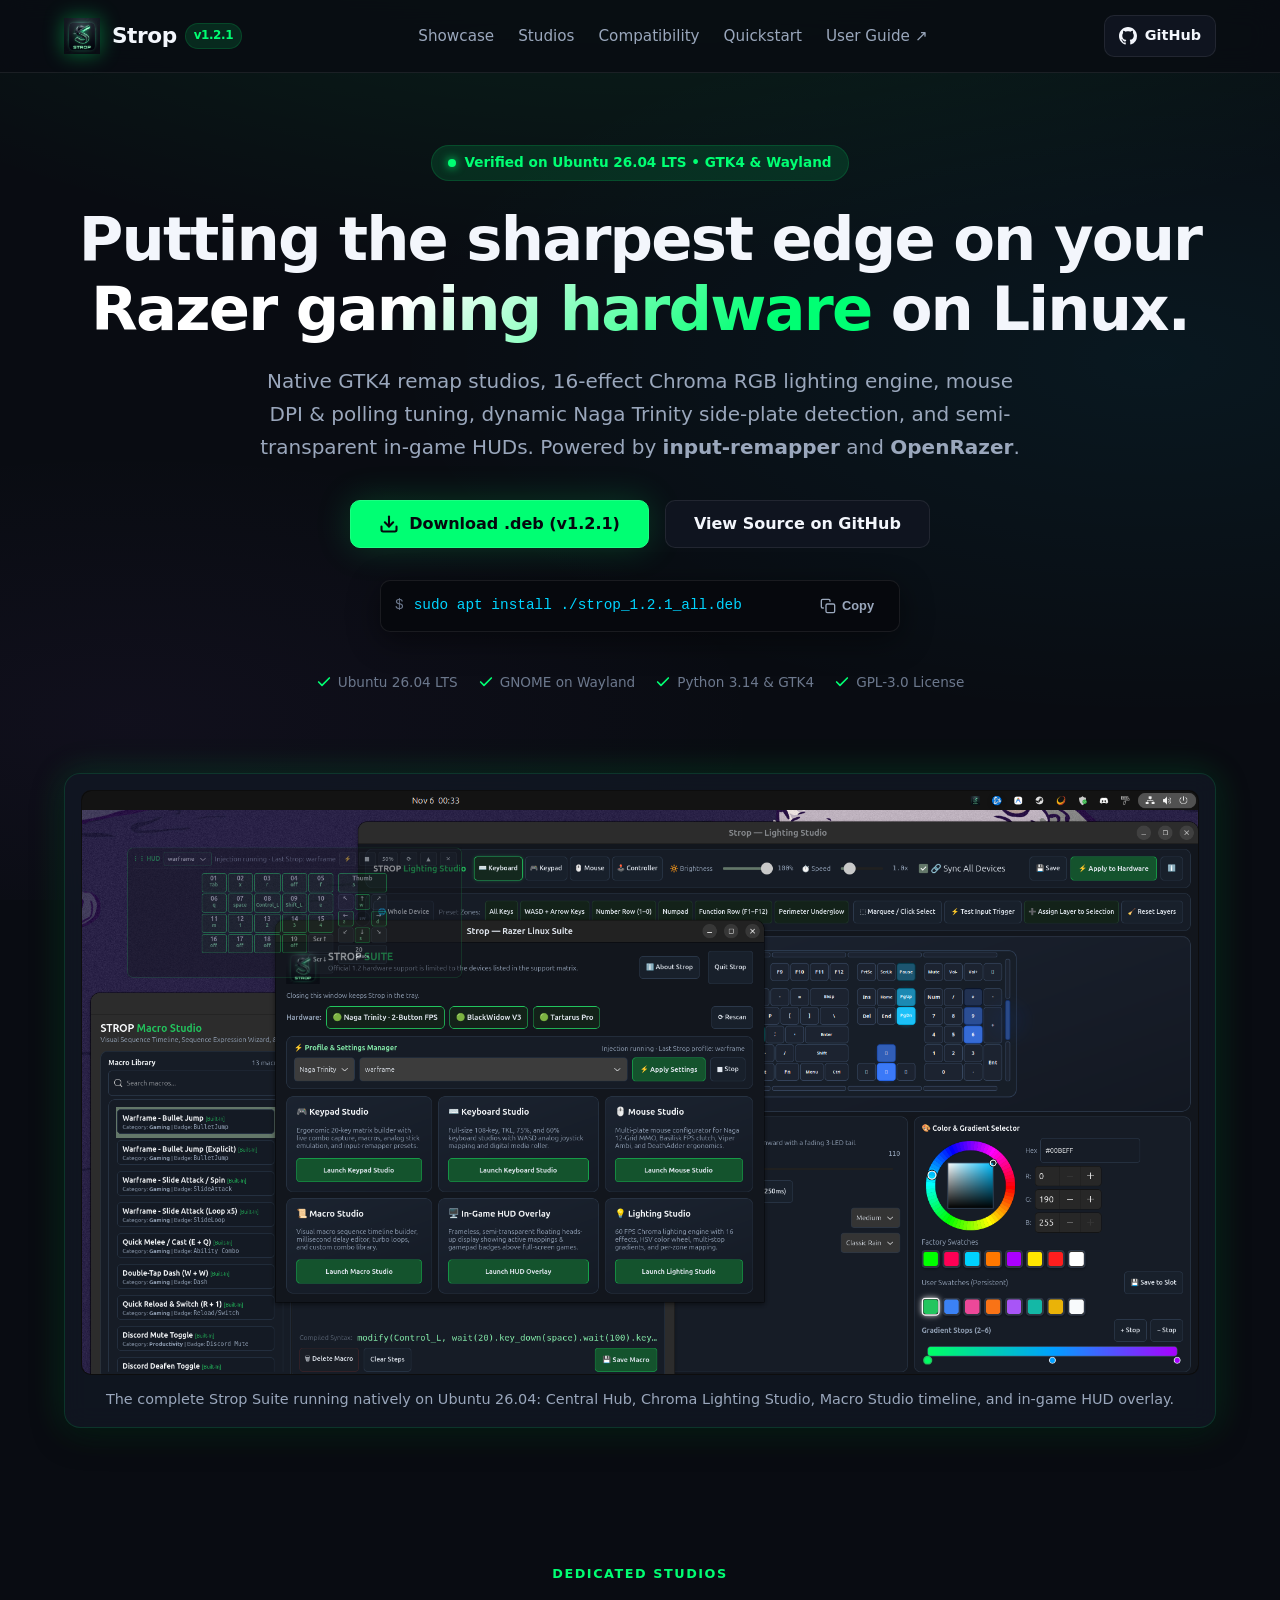
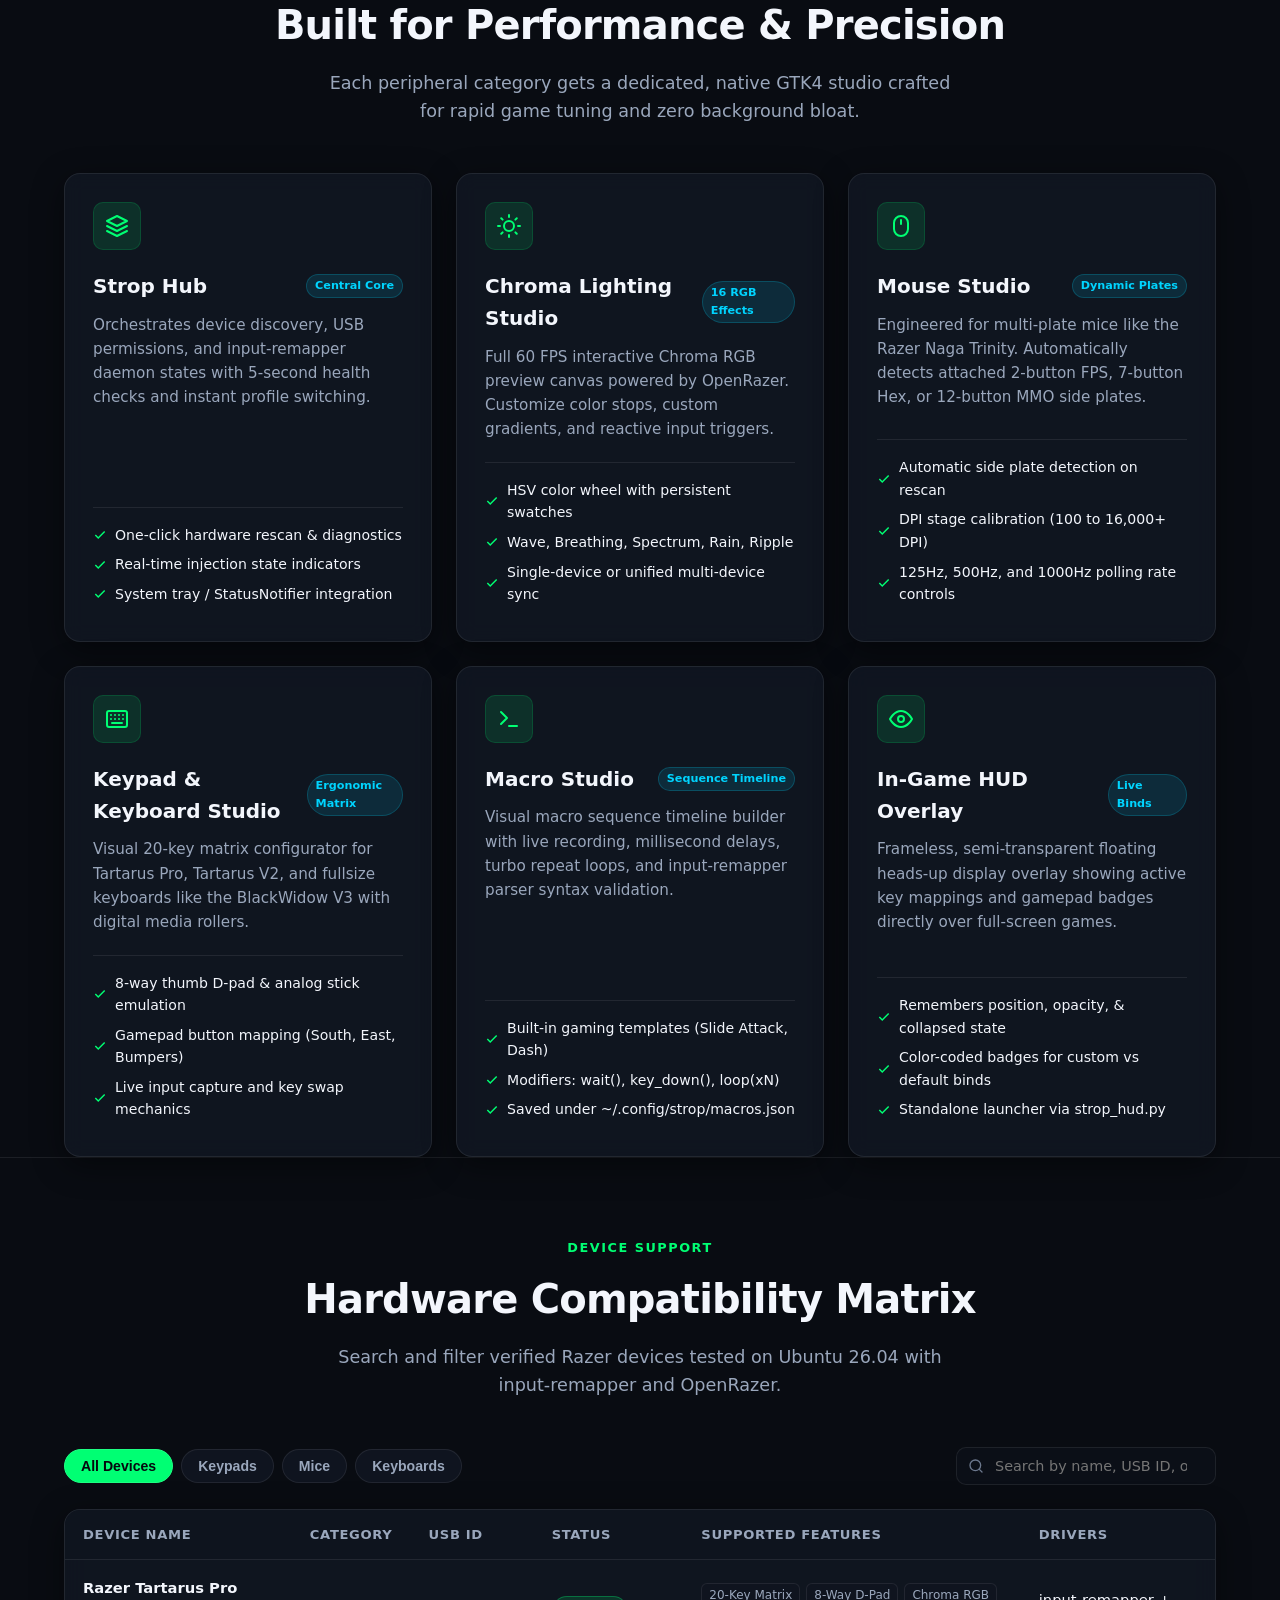
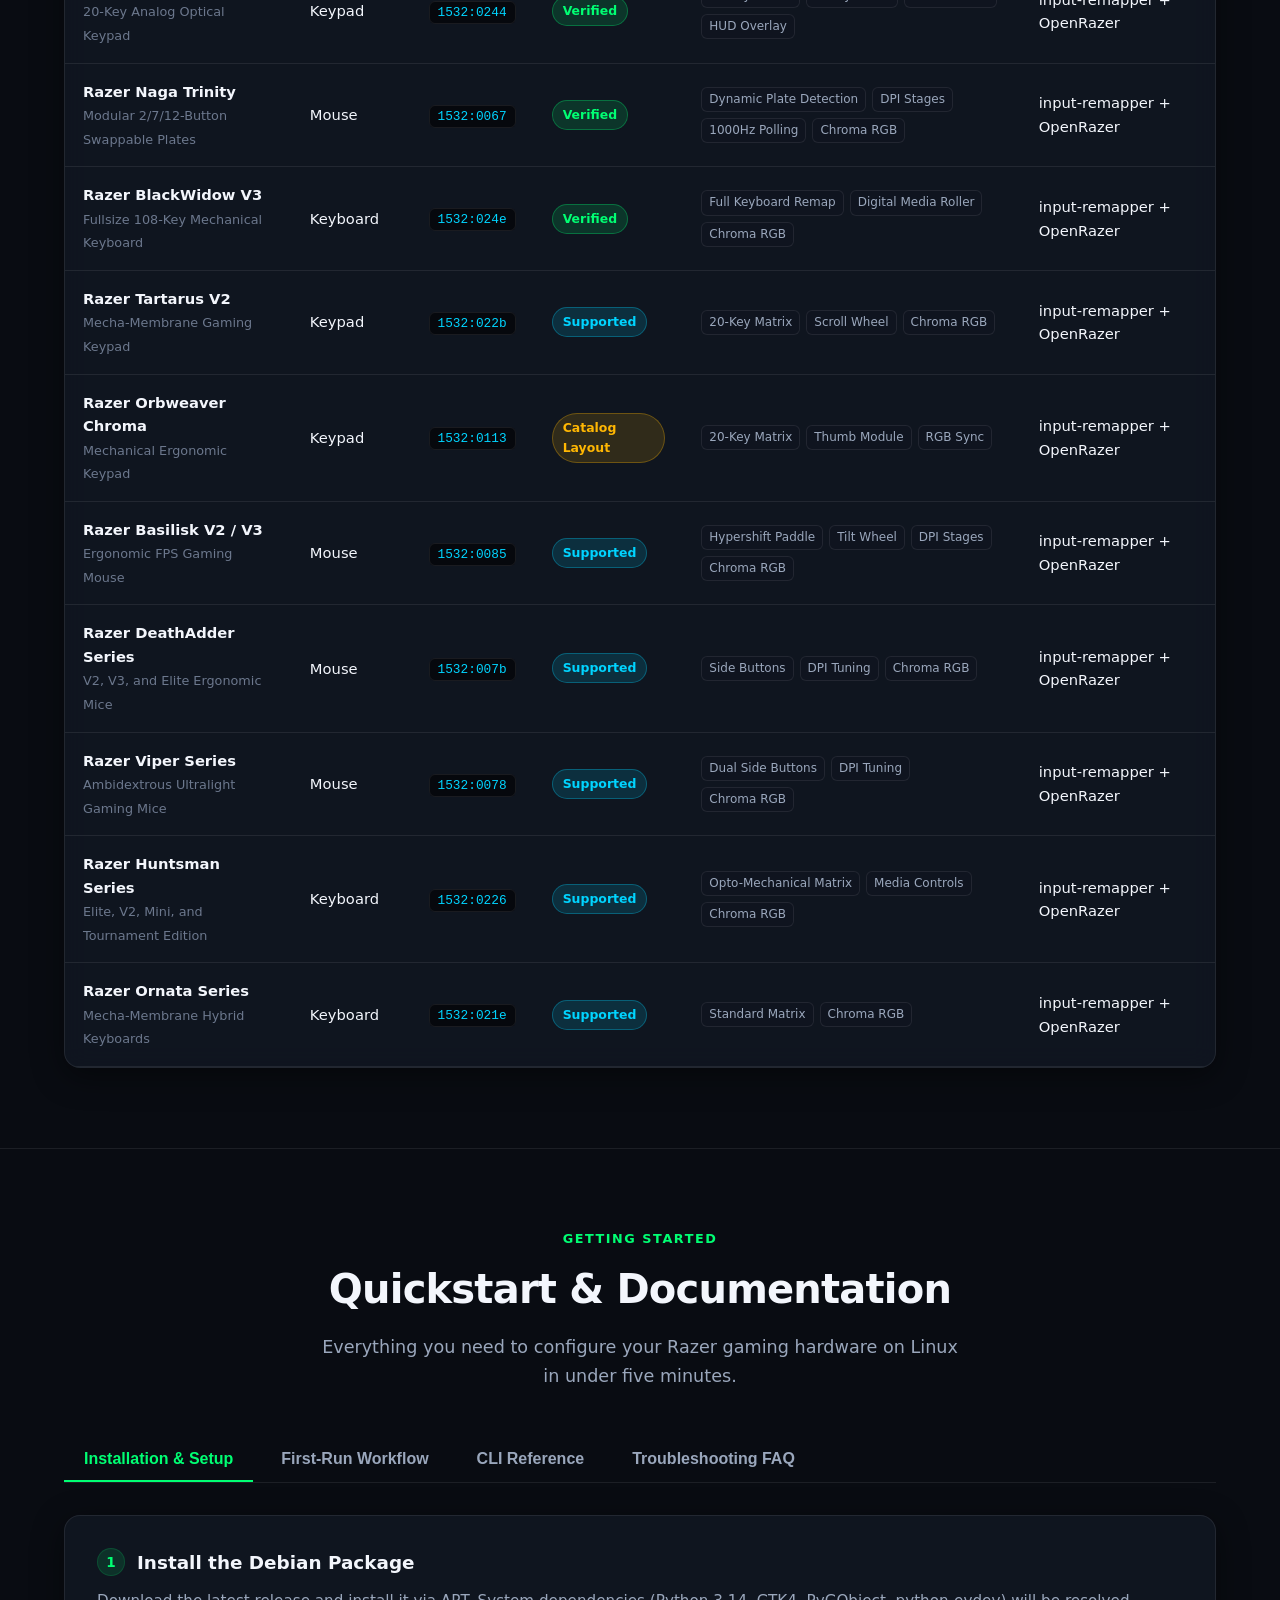
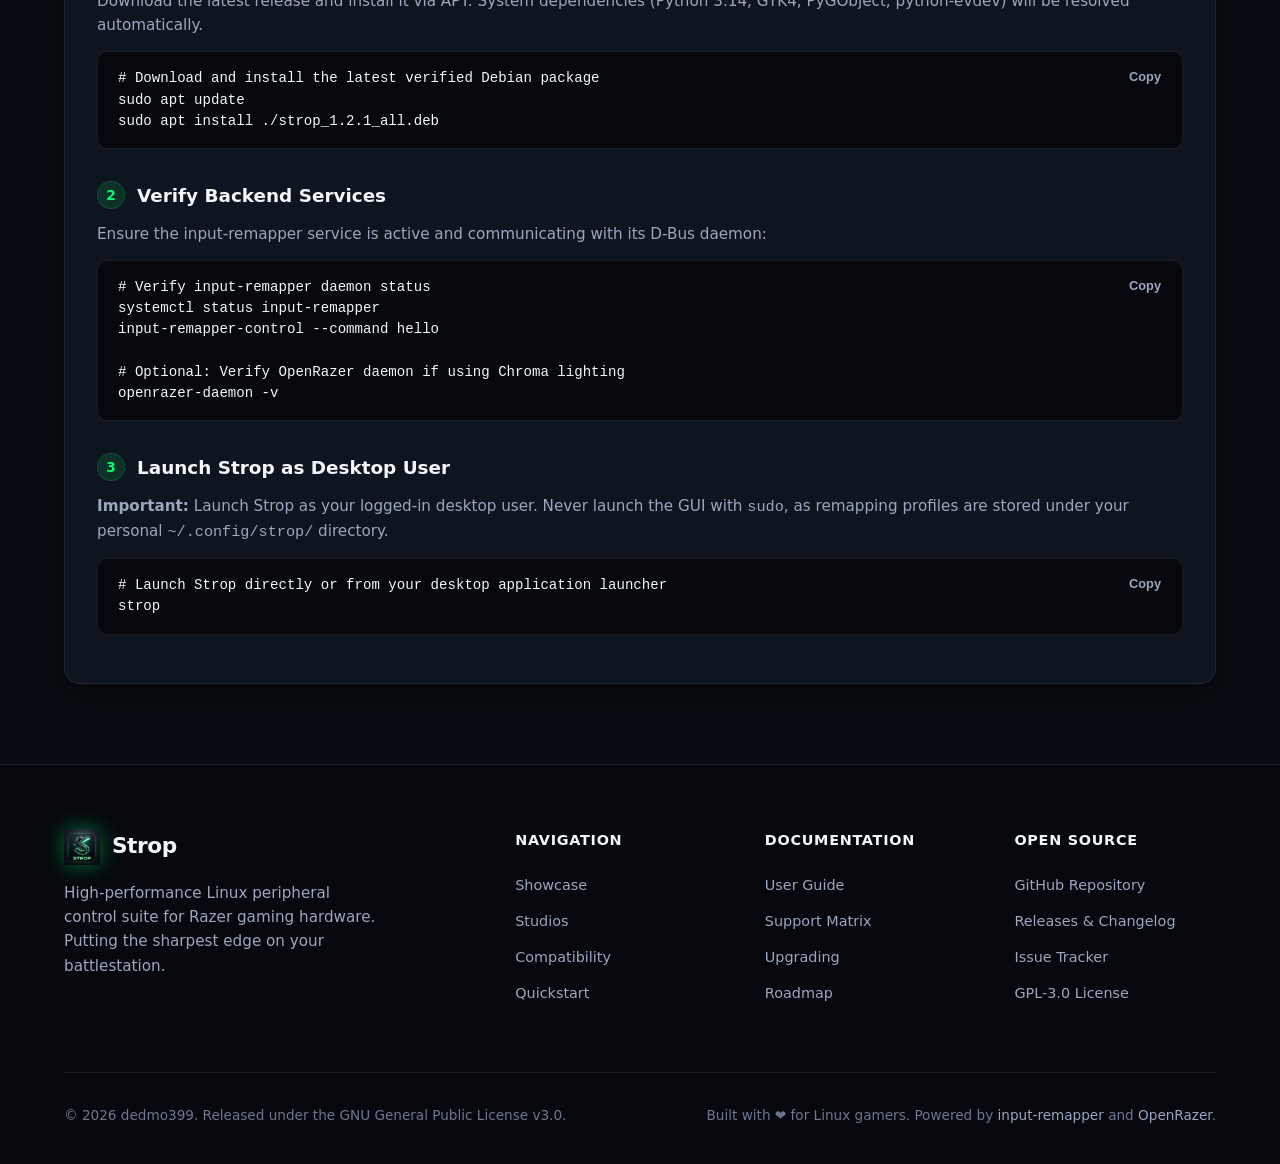
==== site/index.html @ acc6c5fb "Add GitHub Pages site with studio showcase, hardware matrix, and deployment workflow" ====
<!DOCTYPE html>
<html lang="en">
<head>
  <meta charset="utf-8">
  <meta name="viewport" content="width=device-width, initial-scale=1.0">
  <meta name="color-scheme" content="dark">
  <title>Strop — Razer Linux Peripheral Suite</title>
  <meta name="description" content="Native GTK4 control suite for Razer gaming hardware on Linux: key remapping, dynamic side-plate detection, mouse DPI, 16 Chroma RGB effects, macros, and in-game HUD overlay.">
  <meta name="author" content="dedmo399">

  <!-- OpenGraph Metadata -->
  <meta property="og:title" content="Strop — Razer Linux Peripheral Suite">
  <meta property="og:description" content="Native GTK4 remap studios, 16 Chroma RGB lighting effects, mouse DPI & polling, dynamic Naga Trinity plate detection, and in-game HUD overlays on Linux.">
  <meta property="og:type" content="website">
  <meta property="og:url" content="https://dedmo399.github.io/strop/">
  <meta property="og:image" content="assets/screenshots/strop-suite.png">

  <!-- Icons -->
  <link rel="icon" type="image/png" sizes="32x32" href="assets/icons/strop_32x32.png">
  <link rel="icon" type="image/png" sizes="16x16" href="assets/icons/strop_16x16.png">
  <link rel="apple-touch-icon" sizes="128x128" href="assets/icons/strop_128x128.png">

  <!-- Stylesheet -->
  <link rel="stylesheet" href="css/style.css">
</head>
<body>
  <!-- Accessible Skip Link -->
  <a href="#main-content" class="skip-link">Skip to main content</a>

  <!-- Header Navigation -->
  <header class="site-header">
    <div class="container nav-container">
      <a href="#" class="brand-link" aria-label="Strop Home">
        <img src="assets/strop_icon.png" alt="" class="brand-logo" width="36" height="36">
        <span class="brand-text">
          Strop
          <span class="version-badge">v1.2.1</span>
        </span>
      </a>

      <nav class="nav-links" aria-label="Main Navigation">
        <li><a href="#showcase">Showcase</a></li>
        <li><a href="#features">Studios</a></li>
        <li><a href="#compatibility">Compatibility</a></li>
        <li><a href="#quickstart">Quickstart</a></li>
        <li><a href="https://github.com/dedmo399/strop/blob/main/docs/USER_GUIDE.md" target="_blank" rel="noopener">User Guide ↗</a></li>
      </nav>

      <div class="nav-cta">
        <a href="https://github.com/dedmo399/strop" class="github-link" target="_blank" rel="noopener" aria-label="View source on GitHub">
          <svg viewBox="0 0 24 24" aria-hidden="true"><path d="M12 0C5.37 0 0 5.37 0 12c0 5.31 3.435 9.795 8.205 11.385.6.105.825-.255.825-.57 0-.285-.015-1.23-.015-2.235-3.015.555-3.795-.735-4.035-1.41-.135-.345-.72-1.41-1.23-1.695-.42-.225-1.02-.78-.015-.795.945-.015 1.62.87 1.845 1.23 1.08 1.815 2.805 1.305 3.495.99.105-.78.42-1.305.765-1.605-2.67-.3-5.46-1.335-5.46-5.925 0-1.305.465-2.385 1.23-3.225-.12-.3-.54-1.53.12-3.18 0 0 1.005-.315 3.3 1.23.96-.27 1.98-.405 3-.405s2.04.135 3 .405c2.295-1.56 3.3-1.23 3.3-1.23.66 1.65.24 2.88.12 3.18.765.84 1.23 1.905 1.23 3.225 0 4.605-2.805 5.625-5.475 5.925.435.375.81 1.095.81 2.22 0 1.605-.015 2.895-.015 3.3 0 .315.225.69.825.57A12.02 12.02 0 0024 12c0-6.63-5.37-12-12-12z"/></svg>
          <span>GitHub</span>
        </a>
      </div>
    </div>
  </header>

  <!-- Main Content -->
  <main id="main-content">
    <!-- Hero Section -->
    <section class="hero-section" aria-labelledby="hero-title">
      <div class="container">
        <div class="hero-pill">
          <span class="hero-pill-dot" aria-hidden="true"></span>
          <span>Verified on Ubuntu 26.04 LTS • GTK4 & Wayland</span>
        </div>

        <h1 id="hero-title" class="hero-title">
          Putting the sharpest edge on your <br>
          <span class="gradient-text">Razer gaming hardware</span> on Linux.
        </h1>

        <p class="hero-lead">
          Native GTK4 remap studios, 16-effect Chroma RGB lighting engine, mouse DPI & polling tuning, dynamic Naga Trinity side-plate detection, and semi-transparent in-game HUDs. Powered by <strong>input-remapper</strong> and <strong>OpenRazer</strong>.
        </p>

        <div class="hero-actions">
          <a href="https://github.com/dedmo399/strop/releases/download/v1.2.1/strop_1.2.1_all.deb" class="btn btn-primary" download>
            <svg width="20" height="20" viewBox="0 0 24 24" fill="none" stroke="currentColor" stroke-width="2.5" stroke-linecap="round" stroke-linejoin="round" aria-hidden="true">
              <path d="M21 15v4a2 2 0 0 1-2 2H5a2 2 0 0 1-2-2v-4"></path>
              <polyline points="7 10 12 15 17 10"></polyline>
              <line x1="12" y1="15" x2="12" y2="3"></line>
            </svg>
            <span>Download .deb (v1.2.1)</span>
          </a>

          <a href="https://github.com/dedmo399/strop" class="btn btn-secondary" target="_blank" rel="noopener">
            <span>View Source on GitHub</span>
          </a>
        </div>

        <!-- Terminal Install Box with 1-click copy -->
        <div class="hero-install-box">
          <div class="hero-install-code">
            <span class="hero-install-prompt">$</span>
            <code id="hero-cmd">sudo apt install ./strop_1.2.1_all.deb</code>
          </div>
          <button type="button" class="btn-copy" data-copy-target="hero-cmd" aria-label="Copy install command to clipboard">
            <svg width="16" height="16" viewBox="0 0 24 24" fill="none" stroke="currentColor" stroke-width="2" stroke-linecap="round" stroke-linejoin="round" aria-hidden="true">
              <rect x="9" y="9" width="13" height="13" rx="2" ry="2"></rect>
              <path d="M5 15H4a2 2 0 0 1-2-2V4a2 2 0 0 1 2-2h9a2 2 0 0 1 2 2v1"></path>
            </svg>
            <span>Copy</span>
          </button>
        </div>

        <!-- System Badges -->
        <div class="hero-badges">
          <span class="hero-badge-item">
            <svg width="16" height="16" viewBox="0 0 24 24" fill="none" stroke="currentColor" stroke-width="2.5" stroke-linecap="round" stroke-linejoin="round" aria-hidden="true"><polyline points="20 6 9 17 4 12"/></svg>
            Ubuntu 26.04 LTS
          </span>
          <span class="hero-badge-item">
            <svg width="16" height="16" viewBox="0 0 24 24" fill="none" stroke="currentColor" stroke-width="2.5" stroke-linecap="round" stroke-linejoin="round" aria-hidden="true"><polyline points="20 6 9 17 4 12"/></svg>
            GNOME on Wayland
          </span>
          <span class="hero-badge-item">
            <svg width="16" height="16" viewBox="0 0 24 24" fill="none" stroke="currentColor" stroke-width="2.5" stroke-linecap="round" stroke-linejoin="round" aria-hidden="true"><polyline points="20 6 9 17 4 12"/></svg>
            Python 3.14 & GTK4
          </span>
          <span class="hero-badge-item">
            <svg width="16" height="16" viewBox="0 0 24 24" fill="none" stroke="currentColor" stroke-width="2.5" stroke-linecap="round" stroke-linejoin="round" aria-hidden="true"><polyline points="20 6 9 17 4 12"/></svg>
            GPL-3.0 License
          </span>
        </div>
      </div>
    </section>

    <!-- Product Showcase Gallery -->
    <section id="showcase" class="showcase-section" aria-labelledby="showcase-title">
      <div class="container">
        <div class="showcase-banner">
          <div class="showcase-image-wrapper">
            <img src="assets/screenshots/strop-suite.png" alt="Strop Razer Linux Suite multi-window interface showing the central Hub, Lighting Studio with HSV color picker, Keypad Studio matrix, Macro Studio timeline, and In-Game HUD overlay" class="showcase-image" width="1874" height="978" loading="eager">
          </div>
          <p class="showcase-caption">
            The complete Strop Suite running natively on Ubuntu 26.04: Central Hub, Chroma Lighting Studio, Macro Studio timeline, and in-game HUD overlay.
          </p>
        </div>
      </div>
    </section>

    <!-- Studios / Features Deep Dive Grid -->
    <section id="features" class="features-section" aria-labelledby="features-title">
      <div class="container">
        <div class="section-header">
          <span class="section-tag">Dedicated Studios</span>
          <h2 id="features-title" class="section-title">Built for Performance & Precision</h2>
          <p class="section-desc">Each peripheral category gets a dedicated, native GTK4 studio crafted for rapid game tuning and zero background bloat.</p>
        </div>

        <div class="features-grid">
          <!-- Hub Card -->
          <article class="feature-card">
            <div class="feature-icon-wrapper" aria-hidden="true">
              <svg width="24" height="24" viewBox="0 0 24 24" fill="none" stroke="currentColor" stroke-width="2" stroke-linecap="round" stroke-linejoin="round"><polygon points="12 2 2 7 12 12 22 7 12 2"></polygon><polyline points="2 17 12 22 22 17"></polyline><polyline points="2 12 12 17 22 12"></polyline></svg>
            </div>
            <h3 class="feature-title">
              Strop Hub
              <span class="feature-badge">Central Core</span>
            </h3>
            <p class="feature-desc">Orchestrates device discovery, USB permissions, and input-remapper daemon states with 5-second health checks and instant profile switching.</p>
            <ul class="feature-list">
              <li><svg width="14" height="14" viewBox="0 0 24 24" fill="none" stroke="currentColor" stroke-width="2.5"><polyline points="20 6 9 17 4 12"/></svg> One-click hardware rescan & diagnostics</li>
              <li><svg width="14" height="14" viewBox="0 0 24 24" fill="none" stroke="currentColor" stroke-width="2.5"><polyline points="20 6 9 17 4 12"/></svg> Real-time injection state indicators</li>
              <li><svg width="14" height="14" viewBox="0 0 24 24" fill="none" stroke="currentColor" stroke-width="2.5"><polyline points="20 6 9 17 4 12"/></svg> System tray / StatusNotifier integration</li>
            </ul>
          </article>

          <!-- Lighting Studio Card -->
          <article class="feature-card">
            <div class="feature-icon-wrapper" aria-hidden="true">
              <svg width="24" height="24" viewBox="0 0 24 24" fill="none" stroke="currentColor" stroke-width="2" stroke-linecap="round" stroke-linejoin="round"><circle cx="12" cy="12" r="5"></circle><line x1="12" y1="1" x2="12" y2="3"></line><line x1="12" y1="21" x2="12" y2="23"></line><line x1="4.22" y1="4.22" x2="5.64" y2="5.64"></line><line x1="18.36" y1="18.36" x2="19.78" y2="19.78"></line><line x1="1" y1="12" x2="3" y2="12"></line><line x1="21" y1="12" x2="23" y2="12"></line><line x1="4.22" y1="19.78" x2="5.64" y2="18.36"></line><line x1="18.36" y1="5.64" x2="19.78" y2="4.22"></line></svg>
            </div>
            <h3 class="feature-title">
              Chroma Lighting Studio
              <span class="feature-badge">16 RGB Effects</span>
            </h3>
            <p class="feature-desc">Full 60 FPS interactive Chroma RGB preview canvas powered by OpenRazer. Customize color stops, custom gradients, and reactive input triggers.</p>
            <ul class="feature-list">
              <li><svg width="14" height="14" viewBox="0 0 24 24" fill="none" stroke="currentColor" stroke-width="2.5"><polyline points="20 6 9 17 4 12"/></svg> HSV color wheel with persistent swatches</li>
              <li><svg width="14" height="14" viewBox="0 0 24 24" fill="none" stroke="currentColor" stroke-width="2.5"><polyline points="20 6 9 17 4 12"/></svg> Wave, Breathing, Spectrum, Rain, Ripple</li>
              <li><svg width="14" height="14" viewBox="0 0 24 24" fill="none" stroke="currentColor" stroke-width="2.5"><polyline points="20 6 9 17 4 12"/></svg> Single-device or unified multi-device sync</li>
            </ul>
          </article>

          <!-- Mouse Studio Card -->
          <article class="feature-card">
            <div class="feature-icon-wrapper" aria-hidden="true">
              <svg width="24" height="24" viewBox="0 0 24 24" fill="none" stroke="currentColor" stroke-width="2" stroke-linecap="round" stroke-linejoin="round"><rect x="5" y="2" width="14" height="20" rx="7"></rect><line x1="12" y1="6" x2="12" y2="10"></line></svg>
            </div>
            <h3 class="feature-title">
              Mouse Studio
              <span class="feature-badge">Dynamic Plates</span>
            </h3>
            <p class="feature-desc">Engineered for multi-plate mice like the Razer Naga Trinity. Automatically detects attached 2-button FPS, 7-button Hex, or 12-button MMO side plates.</p>
            <ul class="feature-list">
              <li><svg width="14" height="14" viewBox="0 0 24 24" fill="none" stroke="currentColor" stroke-width="2.5"><polyline points="20 6 9 17 4 12"/></svg> Automatic side plate detection on rescan</li>
              <li><svg width="14" height="14" viewBox="0 0 24 24" fill="none" stroke="currentColor" stroke-width="2.5"><polyline points="20 6 9 17 4 12"/></svg> DPI stage calibration (100 to 16,000+ DPI)</li>
              <li><svg width="14" height="14" viewBox="0 0 24 24" fill="none" stroke="currentColor" stroke-width="2.5"><polyline points="20 6 9 17 4 12"/></svg> 125Hz, 500Hz, and 1000Hz polling rate controls</li>
            </ul>
          </article>

          <!-- Keypad & Keyboard Studio Card -->
          <article class="feature-card">
            <div class="feature-icon-wrapper" aria-hidden="true">
              <svg width="24" height="24" viewBox="0 0 24 24" fill="none" stroke="currentColor" stroke-width="2" stroke-linecap="round" stroke-linejoin="round"><rect x="2" y="4" width="20" height="16" rx="2"></rect><line x1="6" y1="8" x2="6" y2="8"></line><line x1="10" y1="8" x2="10" y2="8"></line><line x1="14" y1="8" x2="14" y2="8"></line><line x1="18" y1="8" x2="18" y2="8"></line><line x1="6" y1="12" x2="6" y2="12"></line><line x1="10" y1="12" x2="10" y2="12"></line><line x1="14" y1="12" x2="14" y2="12"></line><line x1="18" y1="12" x2="18" y2="12"></line><line x1="7" y1="16" x2="17" y2="16"></line></svg>
            </div>
            <h3 class="feature-title">
              Keypad & Keyboard Studio
              <span class="feature-badge">Ergonomic Matrix</span>
            </h3>
            <p class="feature-desc">Visual 20-key matrix configurator for Tartarus Pro, Tartarus V2, and fullsize keyboards like the BlackWidow V3 with digital media rollers.</p>
            <ul class="feature-list">
              <li><svg width="14" height="14" viewBox="0 0 24 24" fill="none" stroke="currentColor" stroke-width="2.5"><polyline points="20 6 9 17 4 12"/></svg> 8-way thumb D-pad & analog stick emulation</li>
              <li><svg width="14" height="14" viewBox="0 0 24 24" fill="none" stroke="currentColor" stroke-width="2.5"><polyline points="20 6 9 17 4 12"/></svg> Gamepad button mapping (South, East, Bumpers)</li>
              <li><svg width="14" height="14" viewBox="0 0 24 24" fill="none" stroke="currentColor" stroke-width="2.5"><polyline points="20 6 9 17 4 12"/></svg> Live input capture and key swap mechanics</li>
            </ul>
          </article>

          <!-- Macro Studio Card -->
          <article class="feature-card">
            <div class="feature-icon-wrapper" aria-hidden="true">
              <svg width="24" height="24" viewBox="0 0 24 24" fill="none" stroke="currentColor" stroke-width="2" stroke-linecap="round" stroke-linejoin="round"><polyline points="4 17 10 11 4 5"></polyline><line x1="12" y1="19" x2="20" y2="19"></line></svg>
            </div>
            <h3 class="feature-title">
              Macro Studio
              <span class="feature-badge">Sequence Timeline</span>
            </h3>
            <p class="feature-desc">Visual macro sequence timeline builder with live recording, millisecond delays, turbo repeat loops, and input-remapper parser syntax validation.</p>
            <ul class="feature-list">
              <li><svg width="14" height="14" viewBox="0 0 24 24" fill="none" stroke="currentColor" stroke-width="2.5"><polyline points="20 6 9 17 4 12"/></svg> Built-in gaming templates (Slide Attack, Dash)</li>
              <li><svg width="14" height="14" viewBox="0 0 24 24" fill="none" stroke="currentColor" stroke-width="2.5"><polyline points="20 6 9 17 4 12"/></svg> Modifiers: wait(), key_down(), loop(xN)</li>
              <li><svg width="14" height="14" viewBox="0 0 24 24" fill="none" stroke="currentColor" stroke-width="2.5"><polyline points="20 6 9 17 4 12"/></svg> Saved under ~/.config/strop/macros.json</li>
            </ul>
          </article>

          <!-- In-Game HUD Overlay Card -->
          <article class="feature-card">
            <div class="feature-icon-wrapper" aria-hidden="true">
              <svg width="24" height="24" viewBox="0 0 24 24" fill="none" stroke="currentColor" stroke-width="2" stroke-linecap="round" stroke-linejoin="round"><path d="M1 12s4-8 11-8 11 8 11 8-4 8-11 8-11-8-11-8z"></path><circle cx="12" cy="12" r="3"></circle></svg>
            </div>
            <h3 class="feature-title">
              In-Game HUD Overlay
              <span class="feature-badge">Live Binds</span>
            </h3>
            <p class="feature-desc">Frameless, semi-transparent floating heads-up display overlay showing active key mappings and gamepad badges directly over full-screen games.</p>
            <ul class="feature-list">
              <li><svg width="14" height="14" viewBox="0 0 24 24" fill="none" stroke="currentColor" stroke-width="2.5"><polyline points="20 6 9 17 4 12"/></svg> Remembers position, opacity, & collapsed state</li>
              <li><svg width="14" height="14" viewBox="0 0 24 24" fill="none" stroke="currentColor" stroke-width="2.5"><polyline points="20 6 9 17 4 12"/></svg> Color-coded badges for custom vs default binds</li>
              <li><svg width="14" height="14" viewBox="0 0 24 24" fill="none" stroke="currentColor" stroke-width="2.5"><polyline points="20 6 9 17 4 12"/></svg> Standalone launcher via strop_hud.py</li>
            </ul>
          </article>
        </div>
      </div>
    </section>

    <!-- Hardware Compatibility Matrix Section -->
    <section id="compatibility" class="matrix-section" aria-labelledby="matrix-title">
      <div class="container">
        <div class="section-header">
          <span class="section-tag">Device Support</span>
          <h2 id="matrix-title" class="section-title">Hardware Compatibility Matrix</h2>
          <p class="section-desc">Search and filter verified Razer devices tested on Ubuntu 26.04 with input-remapper and OpenRazer.</p>
        </div>

        <div class="matrix-controls">
          <div class="matrix-filters" role="group" aria-label="Filter devices by category">
            <button type="button" class="filter-btn active" data-filter="all" aria-pressed="true">All Devices</button>
            <button type="button" class="filter-btn" data-filter="keypad" aria-pressed="false">Keypads</button>
            <button type="button" class="filter-btn" data-filter="mouse" aria-pressed="false">Mice</button>
            <button type="button" class="filter-btn" data-filter="keyboard" aria-pressed="false">Keyboards</button>
          </div>

          <div class="matrix-search-box">
            <svg class="search-icon" width="16" height="16" viewBox="0 0 24 24" fill="none" stroke="currentColor" stroke-width="2" stroke-linecap="round" stroke-linejoin="round" aria-hidden="true">
              <circle cx="11" cy="11" r="8"></circle><line x1="21" y1="21" x2="16.65" y2="16.65"></line>
            </svg>
            <input type="search" id="matrix-search" class="matrix-search-input" placeholder="Search by name, USB ID, or feature..." aria-label="Search hardware compatibility table">
          </div>
        </div>

        <div class="table-wrapper">
          <table class="matrix-table">
            <caption>Razer hardware device support matrix and capabilities in Strop</caption>
            <thead>
              <tr>
                <th scope="col">Device Name</th>
                <th scope="col">Category</th>
                <th scope="col">USB ID</th>
                <th scope="col">Status</th>
                <th scope="col">Supported Features</th>
                <th scope="col">Drivers</th>
              </tr>
            </thead>
            <tbody>
              <!-- Tartarus Pro -->
              <tr data-category="keypad">
                <td>
                  <span class="device-name">Razer Tartarus Pro</span>
                  <span class="device-subtext">20-Key Analog Optical Keypad</span>
                </td>
                <td>Keypad</td>
                <td><code class="code-pill">1532:0244</code></td>
                <td><span class="status-badge status-verified">Verified</span></td>
                <td>
                  <div class="capability-tags">
                    <span class="cap-tag">20-Key Matrix</span>
                    <span class="cap-tag">8-Way D-Pad</span>
                    <span class="cap-tag">Chroma RGB</span>
                    <span class="cap-tag">HUD Overlay</span>
                  </div>
                </td>
                <td>input-remapper + OpenRazer</td>
              </tr>

              <!-- Naga Trinity -->
              <tr data-category="mouse">
                <td>
                  <span class="device-name">Razer Naga Trinity</span>
                  <span class="device-subtext">Modular 2/7/12-Button Swappable Plates</span>
                </td>
                <td>Mouse</td>
                <td><code class="code-pill">1532:0067</code></td>
                <td><span class="status-badge status-verified">Verified</span></td>
                <td>
                  <div class="capability-tags">
                    <span class="cap-tag">Dynamic Plate Detection</span>
                    <span class="cap-tag">DPI Stages</span>
                    <span class="cap-tag">1000Hz Polling</span>
                    <span class="cap-tag">Chroma RGB</span>
                  </div>
                </td>
                <td>input-remapper + OpenRazer</td>
              </tr>

              <!-- BlackWidow V3 -->
              <tr data-category="keyboard">
                <td>
                  <span class="device-name">Razer BlackWidow V3</span>
                  <span class="device-subtext">Fullsize 108-Key Mechanical Keyboard</span>
                </td>
                <td>Keyboard</td>
                <td><code class="code-pill">1532:024e</code></td>
                <td><span class="status-badge status-verified">Verified</span></td>
                <td>
                  <div class="capability-tags">
                    <span class="cap-tag">Full Keyboard Remap</span>
                    <span class="cap-tag">Digital Media Roller</span>
                    <span class="cap-tag">Chroma RGB</span>
                  </div>
                </td>
                <td>input-remapper + OpenRazer</td>
              </tr>

              <!-- Tartarus V2 -->
              <tr data-category="keypad">
                <td>
                  <span class="device-name">Razer Tartarus V2</span>
                  <span class="device-subtext">Mecha-Membrane Gaming Keypad</span>
                </td>
                <td>Keypad</td>
                <td><code class="code-pill">1532:022b</code></td>
                <td><span class="status-badge status-supported">Supported</span></td>
                <td>
                  <div class="capability-tags">
                    <span class="cap-tag">20-Key Matrix</span>
                    <span class="cap-tag">Scroll Wheel</span>
                    <span class="cap-tag">Chroma RGB</span>
                  </div>
                </td>
                <td>input-remapper + OpenRazer</td>
              </tr>

              <!-- Orbweaver Chroma -->
              <tr data-category="keypad">
                <td>
                  <span class="device-name">Razer Orbweaver Chroma</span>
                  <span class="device-subtext">Mechanical Ergonomic Keypad</span>
                </td>
                <td>Keypad</td>
                <td><code class="code-pill">1532:0113</code></td>
                <td><span class="status-badge status-catalog">Catalog Layout</span></td>
                <td>
                  <div class="capability-tags">
                    <span class="cap-tag">20-Key Matrix</span>
                    <span class="cap-tag">Thumb Module</span>
                    <span class="cap-tag">RGB Sync</span>
                  </div>
                </td>
                <td>input-remapper + OpenRazer</td>
              </tr>

              <!-- Basilisk V2 / V3 -->
              <tr data-category="mouse">
                <td>
                  <span class="device-name">Razer Basilisk V2 / V3</span>
                  <span class="device-subtext">Ergonomic FPS Gaming Mouse</span>
                </td>
                <td>Mouse</td>
                <td><code class="code-pill">1532:0085</code></td>
                <td><span class="status-badge status-supported">Supported</span></td>
                <td>
                  <div class="capability-tags">
                    <span class="cap-tag">Hypershift Paddle</span>
                    <span class="cap-tag">Tilt Wheel</span>
                    <span class="cap-tag">DPI Stages</span>
                    <span class="cap-tag">Chroma RGB</span>
                  </div>
                </td>
                <td>input-remapper + OpenRazer</td>
              </tr>

              <!-- DeathAdder Series -->
              <tr data-category="mouse">
                <td>
                  <span class="device-name">Razer DeathAdder Series</span>
                  <span class="device-subtext">V2, V3, and Elite Ergonomic Mice</span>
                </td>
                <td>Mouse</td>
                <td><code class="code-pill">1532:007b</code></td>
                <td><span class="status-badge status-supported">Supported</span></td>
                <td>
                  <div class="capability-tags">
                    <span class="cap-tag">Side Buttons</span>
                    <span class="cap-tag">DPI Tuning</span>
                    <span class="cap-tag">Chroma RGB</span>
                  </div>
                </td>
                <td>input-remapper + OpenRazer</td>
              </tr>

              <!-- Viper Series -->
              <tr data-category="mouse">
                <td>
                  <span class="device-name">Razer Viper Series</span>
                  <span class="device-subtext">Ambidextrous Ultralight Gaming Mice</span>
                </td>
                <td>Mouse</td>
                <td><code class="code-pill">1532:0078</code></td>
                <td><span class="status-badge status-supported">Supported</span></td>
                <td>
                  <div class="capability-tags">
                    <span class="cap-tag">Dual Side Buttons</span>
                    <span class="cap-tag">DPI Tuning</span>
                    <span class="cap-tag">Chroma RGB</span>
                  </div>
                </td>
                <td>input-remapper + OpenRazer</td>
              </tr>

              <!-- Huntsman Series -->
              <tr data-category="keyboard">
                <td>
                  <span class="device-name">Razer Huntsman Series</span>
                  <span class="device-subtext">Elite, V2, Mini, and Tournament Edition</span>
                </td>
                <td>Keyboard</td>
                <td><code class="code-pill">1532:0226</code></td>
                <td><span class="status-badge status-supported">Supported</span></td>
                <td>
                  <div class="capability-tags">
                    <span class="cap-tag">Opto-Mechanical Matrix</span>
                    <span class="cap-tag">Media Controls</span>
                    <span class="cap-tag">Chroma RGB</span>
                  </div>
                </td>
                <td>input-remapper + OpenRazer</td>
              </tr>

              <!-- Ornata Series -->
              <tr data-category="keyboard">
                <td>
                  <span class="device-name">Razer Ornata Series</span>
                  <span class="device-subtext">Mecha-Membrane Hybrid Keyboards</span>
                </td>
                <td>Keyboard</td>
                <td><code class="code-pill">1532:021e</code></td>
                <td><span class="status-badge status-supported">Supported</span></td>
                <td>
                  <div class="capability-tags">
                    <span class="cap-tag">Standard Matrix</span>
                    <span class="cap-tag">Chroma RGB</span>
                  </div>
                </td>
                <td>input-remapper + OpenRazer</td>
              </tr>

              <!-- Empty state row -->
              <tr id="matrix-empty-row" class="empty-row" style="display: none;">
                <td colspan="6" style="text-align: center; padding: 2rem; color: var(--text-dim);">
                  No devices match your search query or filter. Check the <a href="https://github.com/dedmo399/strop/blob/main/docs/SUPPORT.md" target="_blank" rel="noopener" style="color: var(--color-razer);">full support guide</a> for manual device additions.
                </td>
              </tr>
            </tbody>
          </table>
        </div>
      </div>
    </section>

    <!-- Quickstart & Documentation Hub -->
    <section id="quickstart" class="docs-section" aria-labelledby="docs-title">
      <div class="container docs-hub">
        <div class="section-header">
          <span class="section-tag">Getting Started</span>
          <h2 id="docs-title" class="section-title">Quickstart & Documentation</h2>
          <p class="section-desc">Everything you need to configure your Razer gaming hardware on Linux in under five minutes.</p>
        </div>

        <!-- Accessible Tabs -->
        <div class="tab-nav" role="tablist" aria-label="Documentation Categories">
          <button type="button" class="tab-btn active" role="tab" aria-selected="true" aria-controls="panel-install" id="tab-install">Installation & Setup</button>
          <button type="button" class="tab-btn" role="tab" aria-selected="false" aria-controls="panel-workflow" id="tab-workflow" tabindex="-1">First-Run Workflow</button>
          <button type="button" class="tab-btn" role="tab" aria-selected="false" aria-controls="panel-cli" id="tab-cli" tabindex="-1">CLI Reference</button>
          <button type="button" class="tab-btn" role="tab" aria-selected="false" aria-controls="panel-troubleshooting" id="tab-troubleshooting" tabindex="-1">Troubleshooting FAQ</button>
        </div>

        <!-- Panel 1: Installation -->
        <div id="panel-install" class="tab-panel active" role="tabpanel" aria-labelledby="tab-install">
          <div class="guide-card">
            <div class="guide-step">
              <div class="step-header">
                <span class="step-num">1</span>
                <h3 class="step-title">Install the Debian Package</h3>
              </div>
              <p class="step-desc">Download the latest release and install it via APT. System dependencies (Python 3.14, GTK4, PyGObject, python-evdev) will be resolved automatically.</p>
              <div class="code-block-wrapper">
                <button type="button" class="btn-copy code-block-copy" data-copy-target="cmd-deb" aria-label="Copy installation command">
                  <span>Copy</span>
                </button>
                <pre><code id="cmd-deb"># Download and install the latest verified Debian package
sudo apt update
sudo apt install ./strop_1.2.1_all.deb</code></pre>
              </div>
            </div>

            <div class="guide-step">
              <div class="step-header">
                <span class="step-num">2</span>
                <h3 class="step-title">Verify Backend Services</h3>
              </div>
              <p class="step-desc">Ensure the input-remapper service is active and communicating with its D-Bus daemon:</p>
              <div class="code-block-wrapper">
                <button type="button" class="btn-copy code-block-copy" data-copy-target="cmd-check" aria-label="Copy verification commands">
                  <span>Copy</span>
                </button>
                <pre><code id="cmd-check"># Verify input-remapper daemon status
systemctl status input-remapper
input-remapper-control --command hello

# Optional: Verify OpenRazer daemon if using Chroma lighting
openrazer-daemon -v</code></pre>
              </div>
            </div>

            <div class="guide-step">
              <div class="step-header">
                <span class="step-num">3</span>
                <h3 class="step-title">Launch Strop as Desktop User</h3>
              </div>
              <p class="step-desc"><strong>Important:</strong> Launch Strop as your logged-in desktop user. Never launch the GUI with <code>sudo</code>, as remapping profiles are stored under your personal <code>~/.config/strop/</code> directory.</p>
              <div class="code-block-wrapper">
                <button type="button" class="btn-copy code-block-copy" data-copy-target="cmd-launch" aria-label="Copy launch command">
                  <span>Copy</span>
                </button>
                <pre><code id="cmd-launch"># Launch Strop directly or from your desktop application launcher
strop</code></pre>
              </div>
            </div>
          </div>
        </div>

        <!-- Panel 2: Workflow -->
        <div id="panel-workflow" class="tab-panel" role="tabpanel" aria-labelledby="tab-workflow" hidden>
          <div class="guide-card">
            <div class="guide-step">
              <div class="step-header">
                <span class="step-num">1</span>
                <h3 class="step-title">Confirm Device Discovery in the Hub</h3>
              </div>
              <p class="step-desc">When Strop opens, your connected Razer hardware (Tartarus, Naga Trinity, BlackWidow) will appear with green status badges. Click <strong>Rescan</strong> if you recently plugged in a new peripheral.</p>
            </div>

            <div class="guide-step">
              <div class="step-header">
                <span class="step-num">2</span>
                <h3 class="step-title">Open Studio & Remap Inputs</h3>
              </div>
              <p class="step-desc">Click <strong>Launch Keypad Studio</strong> or <strong>Launch Mouse Studio</strong>. Click any key on the visual matrix to set custom keystrokes, gamepad triggers, or custom macros from your library.</p>
            </div>

            <div class="guide-step">
              <div class="step-header">
                <span class="step-num">3</span>
                <h3 class="step-title">Save & Apply to Hardware</h3>
              </div>
              <p class="step-desc">Enter a profile name (e.g. <code>warframe</code> or <code>cyberpunk</code>). Click <strong>Apply Settings</strong>. Strop immediately instructs input-remapper to begin injecting keystrokes into your games without perceptible latency.</p>
            </div>
          </div>
        </div>

        <!-- Panel 3: CLI -->
        <div id="panel-cli" class="tab-panel" role="tabpanel" aria-labelledby="tab-cli" hidden>
          <div class="guide-card">
            <p class="step-desc" style="margin-bottom: 1.5rem;">Strop includes standalone modular CLI launchers so you can integrate overlays or profiles into game launch scripts (e.g. Steam launch options):</p>
            
            <div class="code-block-wrapper">
              <button type="button" class="btn-copy code-block-copy" data-copy-target="cmd-cli-list" aria-label="Copy CLI launchers">
                <span>Copy</span>
              </button>
              <pre><code id="cmd-cli-list">strop                 # Opens the central Hub and background system tray icon
strop_hud.py          # Launches standalone In-Game HUD overlay for active device
strop_lighting.py     # Launches standalone Chroma RGB Lighting Studio
strop_macro.py        # Launches standalone Macro Studio sequence editor
strop_keypad.py       # Launches standalone Keypad Studio matrix builder
strop_mouse.py        # Launches standalone Mouse Studio with plate detection</code></pre>
            </div>
          </div>
        </div>

        <!-- Panel 4: Troubleshooting FAQ -->
        <div id="panel-troubleshooting" class="tab-panel" role="tabpanel" aria-labelledby="tab-troubleshooting" hidden>
          <div class="faq-grid">
            <details class="faq-item">
              <summary class="faq-trigger">No device appears in Strop Hub?</summary>
              <div class="faq-content">
                <p>Ensure your desktop user has read access to <code>/dev/input/event*</code> and that <code>python3-evdev</code> is installed. You can verify your user group membership with <code>groups $USER</code> (ensure you are in the <code>input</code> or <code>plugdev</code> group). Then click <strong>Rescan</strong> in the Hub.</p>
              </div>
            </details>

            <details class="faq-item">
              <summary class="faq-trigger">Apply or Stop profile fails with a timeout?</summary>
              <div class="faq-content">
                <p>Verify that the input-remapper daemon is running: <code>systemctl status input-remapper</code>. If it is stopped, restart it with <code>sudo systemctl restart input-remapper</code> and confirm connectivity using <code>input-remapper-control --command hello</code>.</p>
              </div>
            </details>

            <details class="faq-item">
              <summary class="faq-trigger">HUD does not stay above games on GNOME Wayland?</summary>
              <div class="faq-content">
                <p>On Wayland, fullscreen applications with direct scanout can bypass compositor window stacking. Run games in <em>Borderless Windowed</em> mode, or configure GNOME Shell window rules to enforce always-on-top positioning for Strop HUD.</p>
              </div>
            </details>

            <details class="faq-item">
              <summary class="faq-trigger">Tray icon is missing from the top panel?</summary>
              <div class="faq-content">
                <p>Ubuntu 26.04 GNOME uses the <strong>AppIndicator and KStatusNotifierItem Support</strong> extension to host system tray icons. Verify that this extension is enabled in the GNOME Extensions application. Even without a tray host, Strop's main Hub window remains fully operational.</p>
              </div>
            </details>
          </div>
        </div>
      </div>
    </section>
  </main>

  <!-- Site Footer -->
  <footer class="site-footer">
    <div class="container">
      <div class="footer-top">
        <div class="footer-brand">
          <a href="#" class="brand-link">
            <img src="assets/strop_icon.png" alt="" class="brand-logo" width="32" height="32">
            <span class="brand-text">Strop</span>
          </a>
          <p>
            High-performance Linux peripheral control suite for Razer gaming hardware. Putting the sharpest edge on your battlestation.
          </p>
        </div>

        <div class="footer-col">
          <h4>Navigation</h4>
          <ul>
            <li><a href="#showcase">Showcase</a></li>
            <li><a href="#features">Studios</a></li>
            <li><a href="#compatibility">Compatibility</a></li>
            <li><a href="#quickstart">Quickstart</a></li>
          </ul>
        </div>

        <div class="footer-col">
          <h4>Documentation</h4>
          <ul>
            <li><a href="https://github.com/dedmo399/strop/blob/main/docs/USER_GUIDE.md" target="_blank" rel="noopener">User Guide</a></li>
            <li><a href="https://github.com/dedmo399/strop/blob/main/docs/SUPPORT.md" target="_blank" rel="noopener">Support Matrix</a></li>
            <li><a href="https://github.com/dedmo399/strop/blob/main/docs/UPGRADING.md" target="_blank" rel="noopener">Upgrading</a></li>
            <li><a href="https://github.com/dedmo399/strop/blob/main/ROADMAP.md" target="_blank" rel="noopener">Roadmap</a></li>
          </ul>
        </div>

        <div class="footer-col">
          <h4>Open Source</h4>
          <ul>
            <li><a href="https://github.com/dedmo399/strop" target="_blank" rel="noopener">GitHub Repository</a></li>
            <li><a href="https://github.com/dedmo399/strop/releases" target="_blank" rel="noopener">Releases & Changelog</a></li>
            <li><a href="https://github.com/dedmo399/strop/issues" target="_blank" rel="noopener">Issue Tracker</a></li>
            <li><a href="https://github.com/dedmo399/strop/blob/main/LICENSE" target="_blank" rel="noopener">GPL-3.0 License</a></li>
          </ul>
        </div>
      </div>

      <div class="footer-bottom">
        <p>© 2026 dedmo399. Released under the GNU General Public License v3.0.</p>
        <p>Built with ❤️ for Linux gamers. Powered by <a href="https://github.com/sezanzeb/input-remapper" target="_blank" rel="noopener">input-remapper</a> and <a href="https://openrazer.github.io/" target="_blank" rel="noopener">OpenRazer</a>.</p>
      </div>
    </div>
  </footer>

  <!-- Scripts -->
  <script src="js/main.js"></script>
</body>
</html>
---- site/css/style.css ----
/* ==========================================================================
   Strop — Modern Dark CSS Design System
   Compatible with modern web guidance: dark-mode, accessibility, responsive-design
   ========================================================================== */

:root {
  color-scheme: dark;

  /* Theme Tokens */
  --bg-base: #090c12;
  --bg-surface: #0f141f;
  --bg-card: rgba(18, 24, 36, 0.75);
  --bg-card-hover: rgba(26, 35, 52, 0.9);
  --bg-input: #0b0f17;
  --bg-code: #06080d;

  --border-subtle: rgba(255, 255, 255, 0.08);
  --border-card: rgba(0, 255, 115, 0.14);
  --border-hover: rgba(0, 255, 115, 0.4);

  --color-razer: #00ff73;
  --color-razer-hover: #1eff83;
  --color-razer-dim: rgba(0, 255, 115, 0.12);
  --color-cyan: #00d4ff;
  --color-cyan-dim: rgba(0, 212, 255, 0.12);
  --color-amber: #ffb703;
  --color-purple: #9d4edd;

  --text-main: #f3f6fc;
  --text-muted: #9aa7bc;
  --text-dim: #6c788d;

  --shadow-card: 0 8px 32px rgba(0, 0, 0, 0.45);
  --shadow-glow: 0 0 35px rgba(0, 255, 115, 0.18);
  --shadow-cyan-glow: 0 0 30px rgba(0, 212, 255, 0.16);

  --font-sans: system-ui, -apple-system, BlinkMacSystemFont, "Segoe UI", Roboto, "Ubuntu", "Helvetica Neue", sans-serif;
  --font-mono: ui-monospace, "SF Mono", "JetBrains Mono", "Cascadia Code", "Ubuntu Mono", Consolas, monospace;

  --radius-sm: 6px;
  --radius-md: 10px;
  --radius-lg: 16px;
  --radius-pill: 9999px;

  --container-max: 1200px;
  --transition-fast: 150ms ease;
  --transition-normal: 250ms cubic-bezier(0.16, 1, 0.3, 1);
}

/* Base Reset & Typography */
*, *::before, *::after {
  box-sizing: border-box;
  margin: 0;
  padding: 0;
}

html {
  font-family: var(--font-sans);
  background-color: var(--bg-base);
  color: var(--text-main);
  line-height: 1.6;
  scroll-behavior: smooth;
  -webkit-text-size-adjust: 100%;
}

body {
  min-height: 100vh;
  display: flex;
  flex-direction: column;
  background-image: 
    radial-gradient(ellipse 80% 50% at 50% -20%, rgba(0, 255, 115, 0.12), transparent),
    radial-gradient(ellipse 60% 40% at 90% 40%, rgba(0, 212, 255, 0.06), transparent),
    radial-gradient(ellipse 50% 30% at 10% 80%, rgba(157, 78, 221, 0.05), transparent);
  background-attachment: fixed;
  overflow-x: hidden;
}

/* Accessibility: Skip Link */
.skip-link {
  position: absolute;
  top: -60px;
  left: 20px;
  background: var(--color-razer);
  color: #000;
  font-weight: 700;
  padding: 12px 20px;
  border-radius: var(--radius-sm);
  z-index: 1000;
  text-decoration: none;
  transition: top var(--transition-fast);
}

.skip-link:focus {
  top: 16px;
  outline: 3px solid #fff;
}

/* Focus Visible Indicator */
:focus-visible {
  outline: 2px solid var(--color-razer);
  outline-offset: 3px;
}

/* Layout Container */
.container {
  width: 100%;
  max-width: var(--container-max);
  margin-inline: auto;
  padding-inline: 1.5rem;
}

/* Header & Navigation */
.site-header {
  position: sticky;
  top: 0;
  z-index: 100;
  background: rgba(9, 12, 18, 0.85);
  backdrop-filter: blur(14px);
  -webkit-backdrop-filter: blur(14px);
  border-bottom: 1px solid var(--border-subtle);
}

.nav-container {
  display: flex;
  align-items: center;
  justify-content: space-between;
  height: 72px;
}

.brand-link {
  display: flex;
  align-items: center;
  gap: 12px;
  text-decoration: none;
  color: var(--text-main);
}

.brand-logo {
  width: 36px;
  height: 36px;
  object-fit: contain;
  filter: drop-shadow(0 0 10px rgba(0, 255, 115, 0.4));
}

.brand-text {
  font-size: 1.35rem;
  font-weight: 800;
  letter-spacing: -0.02em;
  display: flex;
  align-items: center;
  gap: 8px;
}

.version-badge {
  font-size: 0.75rem;
  font-weight: 600;
  color: var(--color-razer);
  background: var(--color-razer-dim);
  border: 1px solid var(--border-card);
  padding: 2px 8px;
  border-radius: var(--radius-pill);
}

.nav-links {
  display: flex;
  align-items: center;
  list-style: none;
  gap: 1.5rem;
}

.nav-links a {
  text-decoration: none;
  color: var(--text-muted);
  font-size: 0.95rem;
  font-weight: 500;
  transition: color var(--transition-fast);
}

.nav-links a:hover {
  color: var(--color-razer);
}

.nav-cta {
  display: flex;
  align-items: center;
  gap: 12px;
}

.github-link {
  display: inline-flex;
  align-items: center;
  gap: 8px;
  text-decoration: none;
  color: var(--text-main);
  background: var(--bg-surface);
  border: 1px solid var(--border-subtle);
  padding: 8px 14px;
  border-radius: var(--radius-md);
  font-size: 0.9rem;
  font-weight: 600;
  transition: all var(--transition-fast);
}

.github-link:hover {
  border-color: var(--border-hover);
  background: var(--bg-card-hover);
  transform: translateY(-1px);
}

.github-link svg {
  width: 18px;
  height: 18px;
  fill: currentColor;
}

/* Hero Section */
.hero-section {
  padding-block: 4.5rem 3rem;
  text-align: center;
}

.hero-pill {
  display: inline-flex;
  align-items: center;
  gap: 8px;
  background: var(--color-razer-dim);
  border: 1px solid var(--border-card);
  color: var(--color-razer);
  padding: 6px 16px;
  border-radius: var(--radius-pill);
  font-size: 0.85rem;
  font-weight: 600;
  margin-bottom: 1.5rem;
}

.hero-pill-dot {
  width: 8px;
  height: 8px;
  border-radius: 50%;
  background: var(--color-razer);
  box-shadow: 0 0 10px var(--color-razer);
}

.hero-title {
  font-size: clamp(2.4rem, 5vw + 1rem, 3.8rem);
  font-weight: 900;
  letter-spacing: -0.03em;
  line-height: 1.15;
  margin-bottom: 1.25rem;
  text-wrap: balance;
}

.hero-title .gradient-text {
  background: linear-gradient(135deg, #ffffff 40%, var(--color-razer) 85%);
  -webkit-background-clip: text;
  background-clip: text;
  -webkit-text-fill-color: transparent;
}

.hero-lead {
  font-size: clamp(1.05rem, 1.5vw + 0.5rem, 1.25rem);
  color: var(--text-muted);
  max-width: 780px;
  margin-inline: auto;
  margin-bottom: 2.25rem;
  line-height: 1.65;
  text-wrap: balance;
}

.hero-actions {
  display: flex;
  flex-wrap: wrap;
  align-items: center;
  justify-content: center;
  gap: 1rem;
  margin-bottom: 2rem;
}

.btn {
  display: inline-flex;
  align-items: center;
  justify-content: center;
  gap: 10px;
  min-height: 48px;
  padding: 0 1.75rem;
  border-radius: var(--radius-md);
  font-size: 1rem;
  font-weight: 700;
  text-decoration: none;
  cursor: pointer;
  transition: all var(--transition-fast);
}

.btn-primary {
  background: var(--color-razer);
  color: #05080e;
  box-shadow: var(--shadow-glow);
  border: 1px solid var(--color-razer-hover);
}

.btn-primary:hover {
  background: var(--color-razer-hover);
  transform: translateY(-2px);
  box-shadow: 0 0 45px rgba(0, 255, 115, 0.35);
}

.btn-secondary {
  background: var(--bg-surface);
  color: var(--text-main);
  border: 1px solid var(--border-subtle);
}

.btn-secondary:hover {
  border-color: var(--border-hover);
  background: var(--bg-card-hover);
  transform: translateY(-2px);
}

.hero-install-box {
  display: inline-flex;
  align-items: center;
  justify-content: space-between;
  background: var(--bg-code);
  border: 1px solid var(--border-subtle);
  border-radius: var(--radius-md);
  padding: 10px 14px;
  gap: 16px;
  max-width: 520px;
  width: 100%;
  margin-inline: auto;
  box-shadow: var(--shadow-card);
}

.hero-install-code {
  display: flex;
  align-items: center;
  gap: 10px;
  font-family: var(--font-mono);
  font-size: 0.9rem;
  color: var(--color-cyan);
  white-space: nowrap;
  overflow-x: auto;
}

.hero-install-prompt {
  color: var(--text-dim);
  user-select: none;
}

.btn-copy {
  background: transparent;
  border: 1px solid transparent;
  color: var(--text-muted);
  cursor: pointer;
  padding: 6px 10px;
  border-radius: var(--radius-sm);
  display: flex;
  align-items: center;
  gap: 6px;
  font-size: 0.8rem;
  font-weight: 600;
  transition: all var(--transition-fast);
}

.btn-copy:hover {
  color: var(--color-razer);
  background: var(--color-razer-dim);
  border-color: var(--border-card);
}

.btn-copy.copied {
  color: #000;
  background: var(--color-razer);
}

.hero-badges {
  display: flex;
  flex-wrap: wrap;
  justify-content: center;
  gap: 1.25rem;
  margin-top: 2.5rem;
  color: var(--text-dim);
  font-size: 0.85rem;
  font-weight: 500;
}

.hero-badge-item {
  display: flex;
  align-items: center;
  gap: 6px;
}

.hero-badge-item svg {
  color: var(--color-razer);
}

/* Showcase Section */
.showcase-section {
  padding-block: 2rem 5rem;
}

.showcase-banner {
  position: relative;
  background: var(--bg-card);
  border: 1px solid var(--border-card);
  border-radius: var(--radius-lg);
  padding: 1rem;
  box-shadow: var(--shadow-card), var(--shadow-glow);
  margin-bottom: 3.5rem;
  overflow: hidden;
  backdrop-filter: blur(12px);
  -webkit-backdrop-filter: blur(12px);
}

.showcase-image-wrapper {
  position: relative;
  border-radius: var(--radius-md);
  overflow: hidden;
  background: #000;
  border: 1px solid rgba(255, 255, 255, 0.05);
}

.showcase-image {
  width: 100%;
  height: auto;
  display: block;
  transition: transform var(--transition-normal);
}

.showcase-image:hover {
  transform: scale(1.01);
}

.showcase-caption {
  margin-top: 0.85rem;
  text-align: center;
  font-size: 0.9rem;
  color: var(--text-muted);
}

/* Section Headings */
.section-header {
  text-align: center;
  margin-bottom: 3rem;
}

.section-tag {
  text-transform: uppercase;
  font-size: 0.8rem;
  font-weight: 800;
  letter-spacing: 0.12em;
  color: var(--color-razer);
  margin-bottom: 0.5rem;
  display: block;
}

.section-title {
  font-size: clamp(1.8rem, 3.5vw, 2.5rem);
  font-weight: 800;
  letter-spacing: -0.02em;
  margin-bottom: 0.75rem;
}

.section-desc {
  font-size: 1.1rem;
  color: var(--text-muted);
  max-width: 650px;
  margin-inline: auto;
}

/* Feature Grid */
.features-grid {
  display: grid;
  grid-template-columns: repeat(auto-fit, minmax(320px, 1fr));
  gap: 1.5rem;
}

.feature-card {
  background: var(--bg-card);
  border: 1px solid var(--border-subtle);
  border-radius: var(--radius-lg);
  padding: 1.75rem;
  backdrop-filter: blur(10px);
  -webkit-backdrop-filter: blur(10px);
  box-shadow: var(--shadow-card);
  transition: all var(--transition-normal);
  display: flex;
  flex-direction: column;
}

.feature-card:hover {
  border-color: var(--border-hover);
  background: var(--bg-card-hover);
  transform: translateY(-4px);
  box-shadow: var(--shadow-card), 0 0 25px rgba(0, 255, 115, 0.12);
}

.feature-icon-wrapper {
  width: 48px;
  height: 48px;
  border-radius: var(--radius-md);
  background: var(--color-razer-dim);
  border: 1px solid var(--border-card);
  display: flex;
  align-items: center;
  justify-content: center;
  margin-bottom: 1.25rem;
  color: var(--color-razer);
}

.feature-title {
  font-size: 1.25rem;
  font-weight: 700;
  margin-bottom: 0.65rem;
  display: flex;
  align-items: center;
  justify-content: space-between;
}

.feature-badge {
  font-size: 0.7rem;
  font-weight: 600;
  padding: 2px 8px;
  border-radius: var(--radius-pill);
  background: var(--color-cyan-dim);
  color: var(--color-cyan);
  border: 1px solid rgba(0, 212, 255, 0.2);
}

.feature-desc {
  color: var(--text-muted);
  font-size: 0.95rem;
  line-height: 1.6;
  margin-bottom: 1.25rem;
}

.feature-list {
  list-style: none;
  margin-top: auto;
  border-top: 1px solid var(--border-subtle);
  padding-top: 1rem;
}

.feature-list li {
  display: flex;
  align-items: center;
  gap: 8px;
  font-size: 0.88rem;
  color: var(--text-main);
  margin-bottom: 0.45rem;
}

.feature-list li svg {
  color: var(--color-razer);
  flex-shrink: 0;
}

/* Compatibility Matrix Section */
.matrix-section {
  padding-block: 5rem;
  border-top: 1px solid var(--border-subtle);
}

.matrix-controls {
  display: flex;
  flex-wrap: wrap;
  gap: 1rem;
  justify-content: space-between;
  align-items: center;
  margin-bottom: 1.5rem;
}

.matrix-filters {
  display: flex;
  flex-wrap: wrap;
  gap: 0.5rem;
}

.filter-btn {
  background: var(--bg-surface);
  border: 1px solid var(--border-subtle);
  color: var(--text-muted);
  padding: 8px 16px;
  border-radius: var(--radius-pill);
  font-size: 0.88rem;
  font-weight: 600;
  cursor: pointer;
  transition: all var(--transition-fast);
}

.filter-btn:hover {
  color: var(--text-main);
  border-color: var(--border-hover);
}

.filter-btn.active {
  background: var(--color-razer);
  color: #05080e;
  border-color: var(--color-razer-hover);
}

.matrix-search-box {
  position: relative;
  min-width: 260px;
}

.matrix-search-input {
  width: 100%;
  background: var(--bg-input);
  border: 1px solid var(--border-subtle);
  color: var(--text-main);
  padding: 10px 14px 10px 38px;
  border-radius: var(--radius-md);
  font-size: 0.9rem;
  font-family: inherit;
  transition: all var(--transition-fast);
}

.matrix-search-input:focus {
  border-color: var(--color-razer);
  box-shadow: 0 0 0 2px var(--color-razer-dim);
}

.search-icon {
  position: absolute;
  left: 12px;
  top: 50%;
  transform: translateY(-50%);
  color: var(--text-dim);
  pointer-events: none;
}

.table-wrapper {
  overflow-x: auto;
  background: var(--bg-card);
  border: 1px solid var(--border-subtle);
  border-radius: var(--radius-lg);
  box-shadow: var(--shadow-card);
  backdrop-filter: blur(12px);
  -webkit-backdrop-filter: blur(12px);
}

.matrix-table {
  width: 100%;
  border-collapse: collapse;
  text-align: left;
  font-size: 0.92rem;
}

.matrix-table caption {
  position: absolute;
  width: 1px;
  height: 1px;
  padding: 0;
  margin: -1px;
  overflow: hidden;
  clip: rect(0, 0, 0, 0);
  white-space: nowrap;
  border: 0;
}

.matrix-table th {
  background: rgba(15, 20, 31, 0.9);
  color: var(--text-muted);
  font-weight: 600;
  font-size: 0.82rem;
  text-transform: uppercase;
  letter-spacing: 0.05em;
  padding: 14px 18px;
  border-bottom: 1px solid var(--border-subtle);
}

.matrix-table td {
  padding: 16px 18px;
  border-bottom: 1px solid var(--border-subtle);
  vertical-align: middle;
}

.matrix-table tbody tr {
  transition: background var(--transition-fast);
}

.matrix-table tbody tr:hover {
  background: rgba(255, 255, 255, 0.02);
}

.device-name {
  font-weight: 700;
  color: var(--text-main);
  display: block;
}

.device-subtext {
  font-size: 0.8rem;
  color: var(--text-dim);
}

.code-pill {
  font-family: var(--font-mono);
  font-size: 0.8rem;
  background: var(--bg-code);
  border: 1px solid var(--border-subtle);
  padding: 3px 8px;
  border-radius: var(--radius-sm);
  color: var(--color-cyan);
}

.status-badge {
  display: inline-flex;
  align-items: center;
  gap: 6px;
  font-size: 0.78rem;
  font-weight: 700;
  padding: 4px 10px;
  border-radius: var(--radius-pill);
}

.status-verified {
  background: rgba(0, 255, 115, 0.14);
  color: var(--color-razer);
  border: 1px solid rgba(0, 255, 115, 0.3);
}

.status-supported {
  background: rgba(0, 212, 255, 0.14);
  color: var(--color-cyan);
  border: 1px solid rgba(0, 212, 255, 0.3);
}

.status-catalog {
  background: rgba(255, 183, 3, 0.14);
  color: var(--color-amber);
  border: 1px solid rgba(255, 183, 3, 0.3);
}

.capability-tags {
  display: flex;
  flex-wrap: wrap;
  gap: 6px;
}

.cap-tag {
  font-size: 0.75rem;
  background: var(--bg-surface);
  border: 1px solid var(--border-subtle);
  color: var(--text-muted);
  padding: 2px 7px;
  border-radius: var(--radius-sm);
}

/* Quickstart & Documentation Hub */
.docs-section {
  padding-block: 5rem;
  border-top: 1px solid var(--border-subtle);
}

.tab-nav {
  display: flex;
  gap: 0.5rem;
  border-bottom: 1px solid var(--border-subtle);
  margin-bottom: 2rem;
  overflow-x: auto;
}

.tab-btn {
  background: transparent;
  border: none;
  border-bottom: 2px solid transparent;
  color: var(--text-muted);
  font-size: 1rem;
  font-weight: 600;
  padding: 12px 20px;
  cursor: pointer;
  white-space: nowrap;
  transition: all var(--transition-fast);
}

.tab-btn:hover {
  color: var(--text-main);
}

.tab-btn.active {
  color: var(--color-razer);
  border-bottom-color: var(--color-razer);
}

.tab-panel {
  display: none;
}

.tab-panel.active {
  display: block;
}

.guide-card {
  background: var(--bg-card);
  border: 1px solid var(--border-subtle);
  border-radius: var(--radius-lg);
  padding: 2rem;
  box-shadow: var(--shadow-card);
}

.guide-step {
  margin-bottom: 2rem;
}

.guide-step:last-child {
  margin-bottom: 0;
}

.step-header {
  display: flex;
  align-items: center;
  gap: 12px;
  margin-bottom: 0.75rem;
}

.step-num {
  width: 28px;
  height: 28px;
  border-radius: 50%;
  background: var(--color-razer-dim);
  border: 1px solid var(--border-card);
  color: var(--color-razer);
  font-weight: 800;
  font-size: 0.85rem;
  display: flex;
  align-items: center;
  justify-content: center;
}

.step-title {
  font-size: 1.15rem;
  font-weight: 700;
}

.step-desc {
  color: var(--text-muted);
  font-size: 0.95rem;
  margin-bottom: 0.85rem;
}

.code-block-wrapper {
  position: relative;
  background: var(--bg-code);
  border: 1px solid var(--border-subtle);
  border-radius: var(--radius-md);
  padding: 1rem 1.25rem;
  margin-bottom: 1rem;
}

.code-block-wrapper pre {
  font-family: var(--font-mono);
  font-size: 0.88rem;
  color: var(--text-main);
  overflow-x: auto;
  line-height: 1.5;
}

.code-block-copy {
  position: absolute;
  top: 10px;
  right: 10px;
}

/* FAQ Accordion */
.faq-grid {
  display: grid;
  gap: 1rem;
}

.faq-item {
  background: var(--bg-surface);
  border: 1px solid var(--border-subtle);
  border-radius: var(--radius-md);
  overflow: hidden;
  transition: border-color var(--transition-fast);
}

.faq-item[open] {
  border-color: var(--border-card);
}

.faq-trigger {
  padding: 1.25rem;
  font-weight: 700;
  font-size: 1.05rem;
  cursor: pointer;
  display: flex;
  justify-content: space-between;
  align-items: center;
  user-select: none;
  list-style: none;
}

.faq-trigger::-webkit-details-marker {
  display: none;
}

.faq-trigger::after {
  content: "+";
  font-size: 1.4rem;
  font-weight: 400;
  color: var(--color-razer);
  transition: transform var(--transition-fast);
}

.faq-item[open] .faq-trigger::after {
  content: "−";
}

.faq-content {
  padding: 0 1.25rem 1.25rem;
  color: var(--text-muted);
  font-size: 0.95rem;
  line-height: 1.6;
}

.faq-content a {
  color: var(--color-razer);
  text-decoration: underline;
}

/* Footer */
.site-footer {
  margin-top: auto;
  background: #06080d;
  border-top: 1px solid var(--border-subtle);
  padding-block: 4rem 2.5rem;
}

.footer-top {
  display: grid;
  grid-template-columns: 2fr repeat(3, 1fr);
  gap: 3rem;
  margin-bottom: 3.5rem;
}

.footer-brand p {
  color: var(--text-muted);
  font-size: 0.95rem;
  margin-top: 1rem;
  max-width: 320px;
}

.footer-col h4 {
  font-size: 0.9rem;
  font-weight: 700;
  text-transform: uppercase;
  letter-spacing: 0.05em;
  color: var(--text-main);
  margin-bottom: 1.25rem;
}

.footer-col ul {
  list-style: none;
}

.footer-col ul li {
  margin-bottom: 0.65rem;
}

.footer-col ul a {
  text-decoration: none;
  color: var(--text-muted);
  font-size: 0.9rem;
  transition: color var(--transition-fast);
}

.footer-col ul a:hover {
  color: var(--color-razer);
}

.footer-bottom {
  display: flex;
  flex-wrap: wrap;
  justify-content: space-between;
  align-items: center;
  padding-top: 2rem;
  border-top: 1px solid var(--border-subtle);
  font-size: 0.85rem;
  color: var(--text-dim);
}

.footer-bottom a {
  color: var(--text-muted);
  text-decoration: none;
}

.footer-bottom a:hover {
  color: var(--color-razer);
}

/* Responsive Media Queries */
@media (max-width: 900px) {
  .footer-top {
    grid-template-columns: 1fr 1fr;
  }
}

@media (max-width: 768px) {
  .nav-links {
    display: none;
  }

  .hero-section {
    padding-block: 3rem 2rem;
  }

  .matrix-controls {
    flex-direction: column;
    align-items: stretch;
  }

  .matrix-search-box {
    width: 100%;
  }

  .footer-top {
    grid-template-columns: 1fr;
    gap: 2rem;
  }
}

@media (prefers-reduced-motion: reduce) {
  *, *::before, *::after {
    animation-duration: 0.01ms !important;
    animation-iteration-count: 1 !important;
    transition-duration: 0.01ms !important;
    scroll-behavior: auto !important;
  }
}
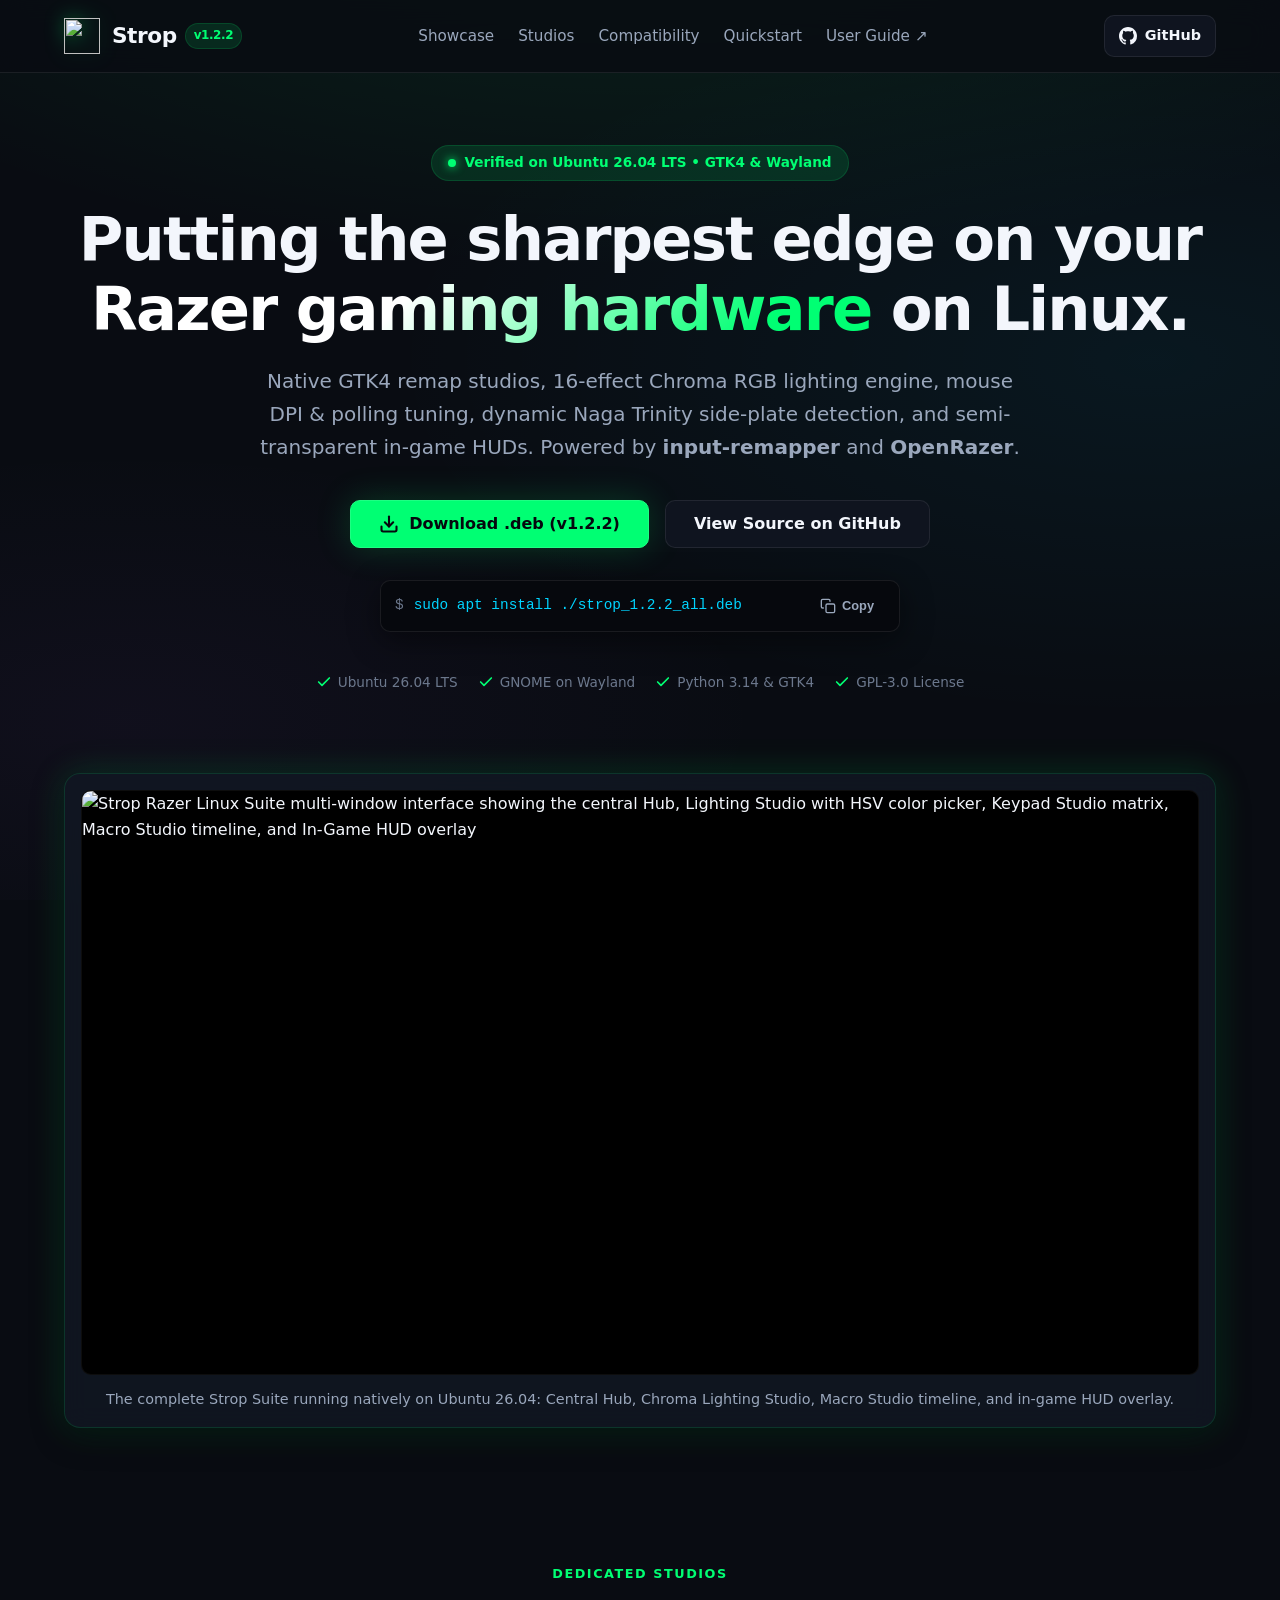
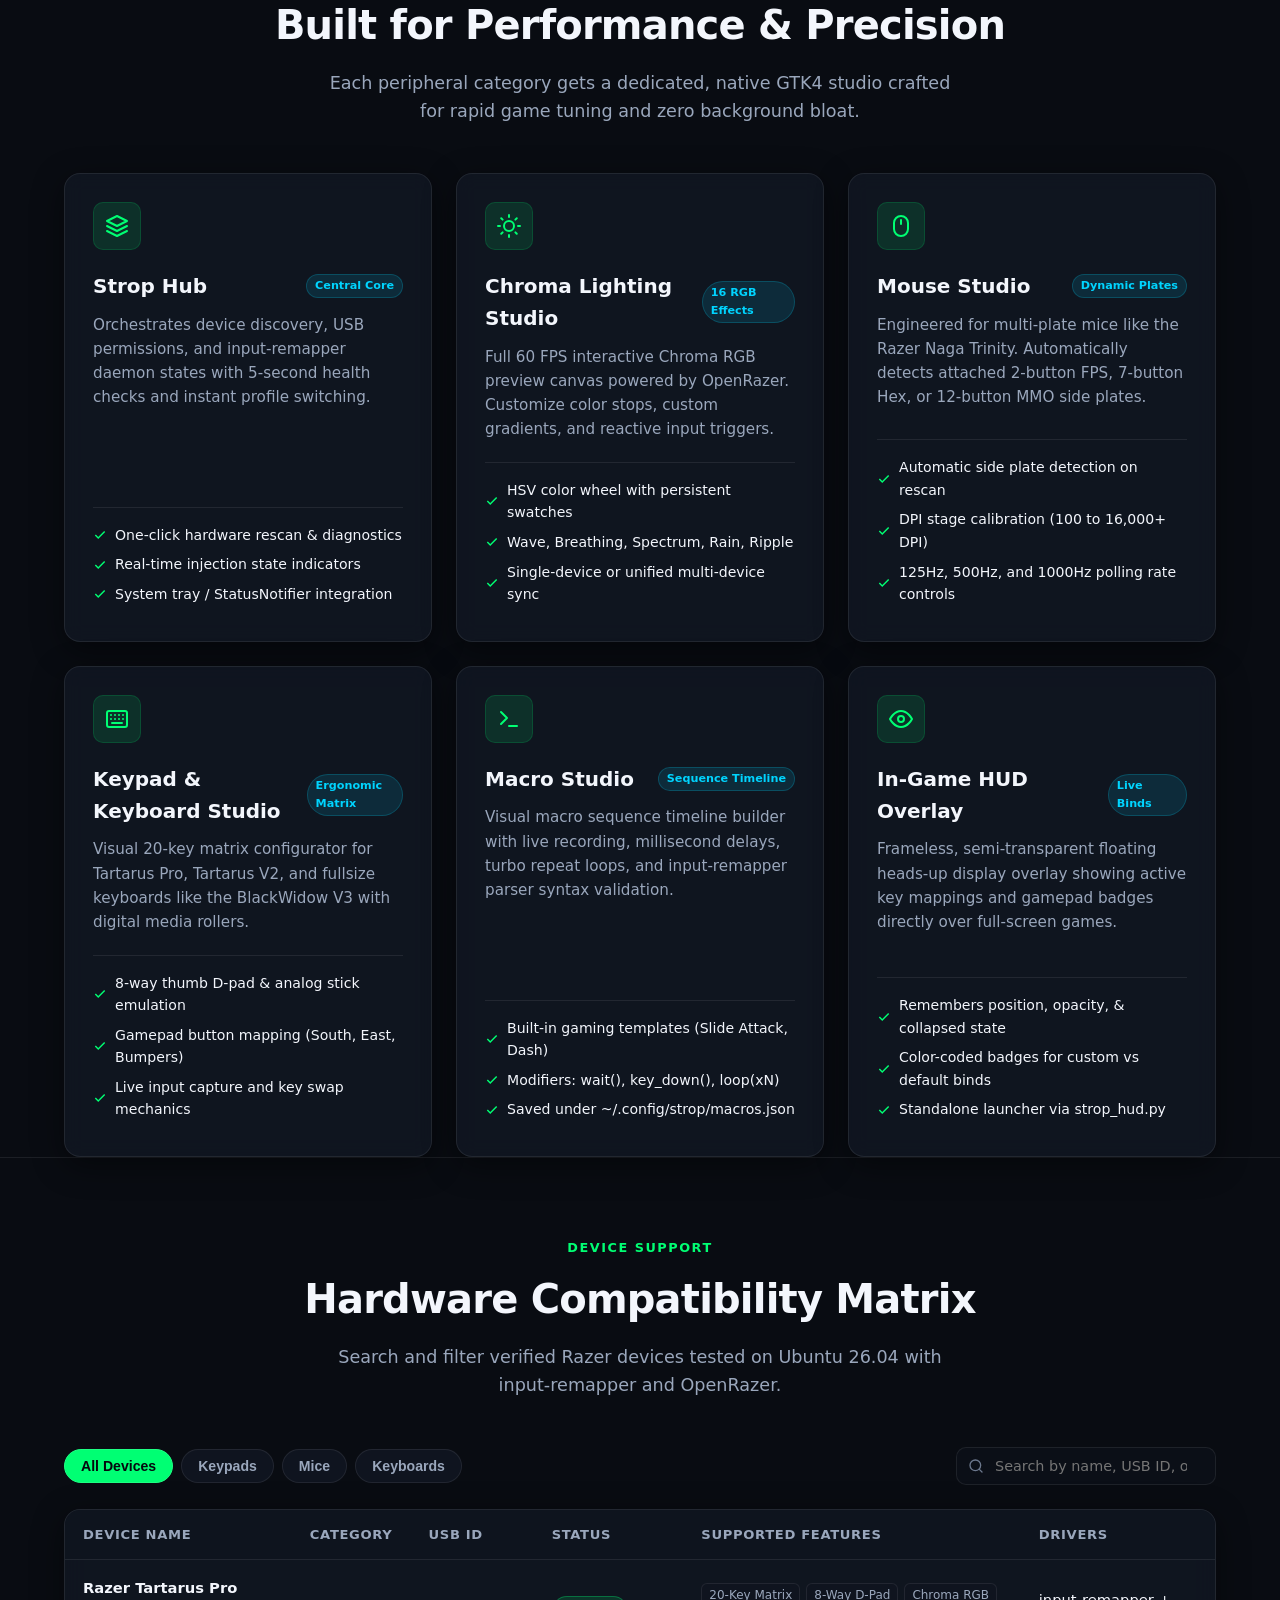
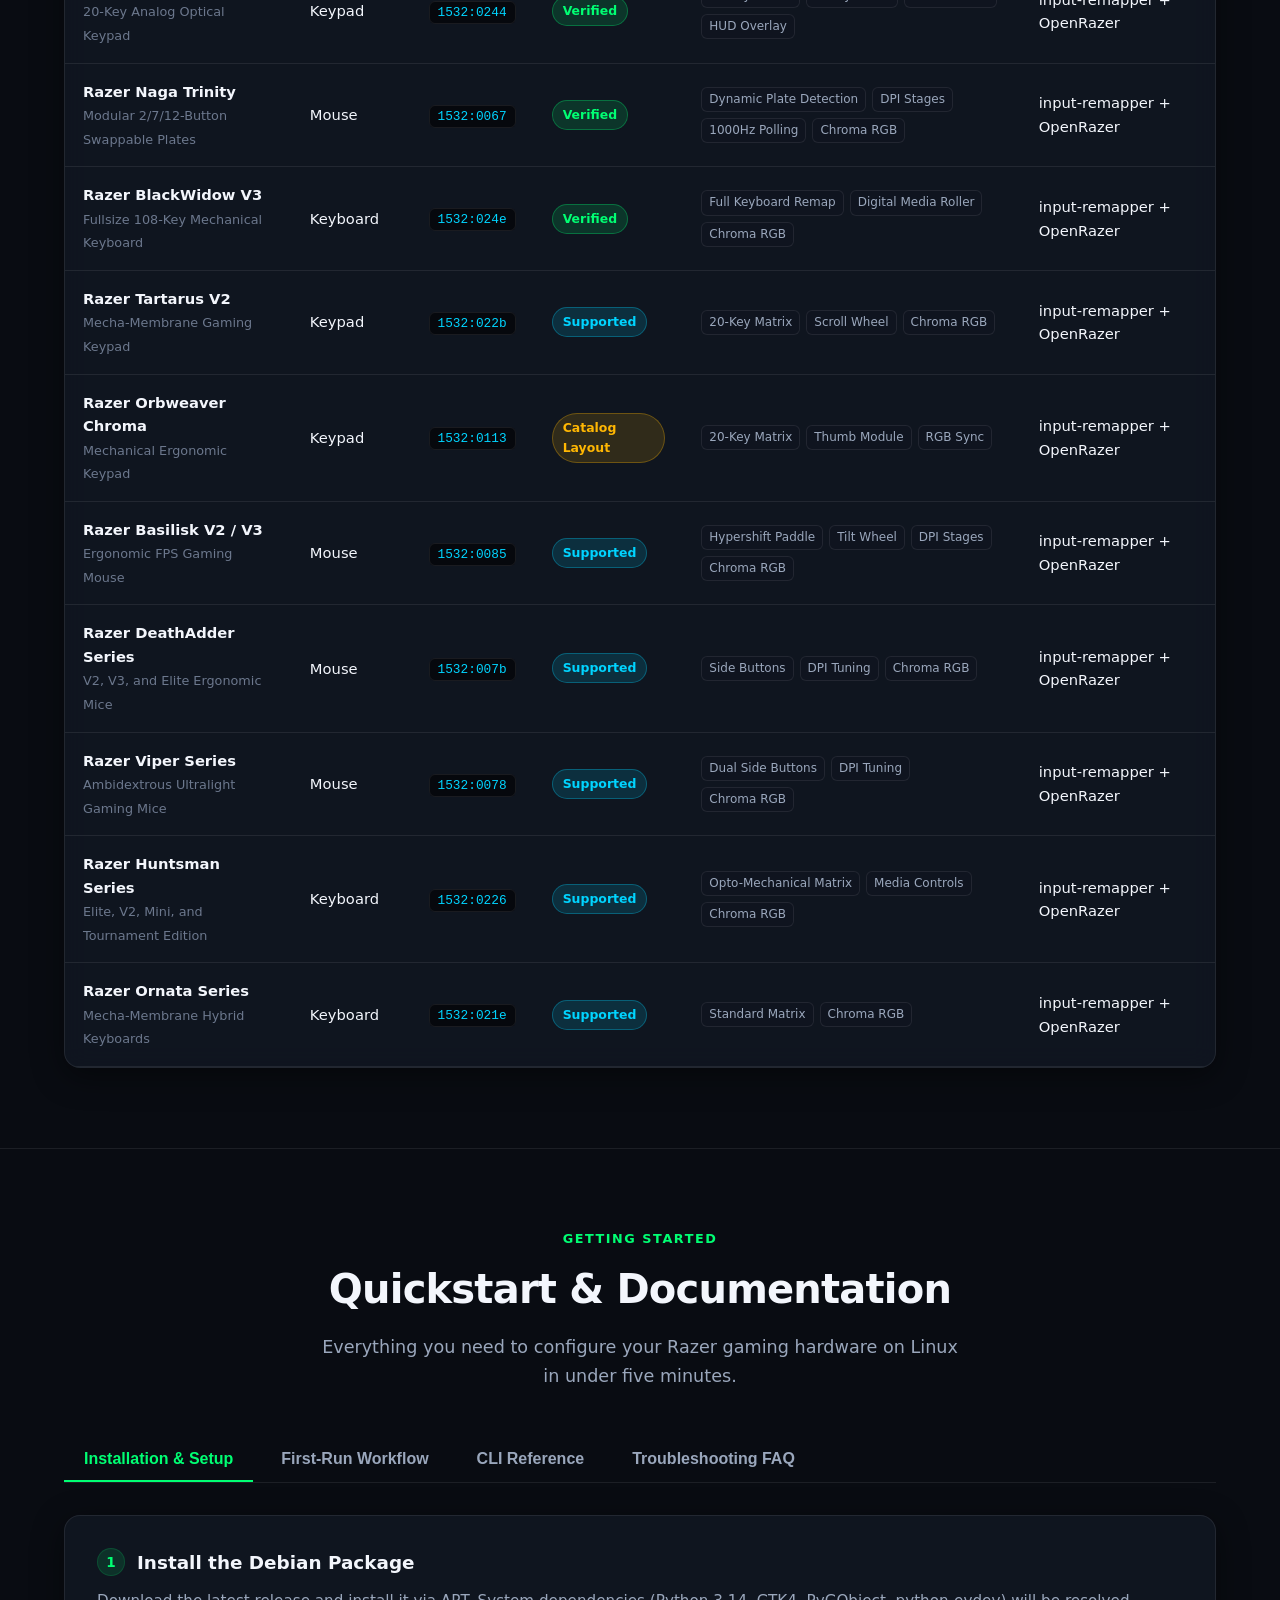
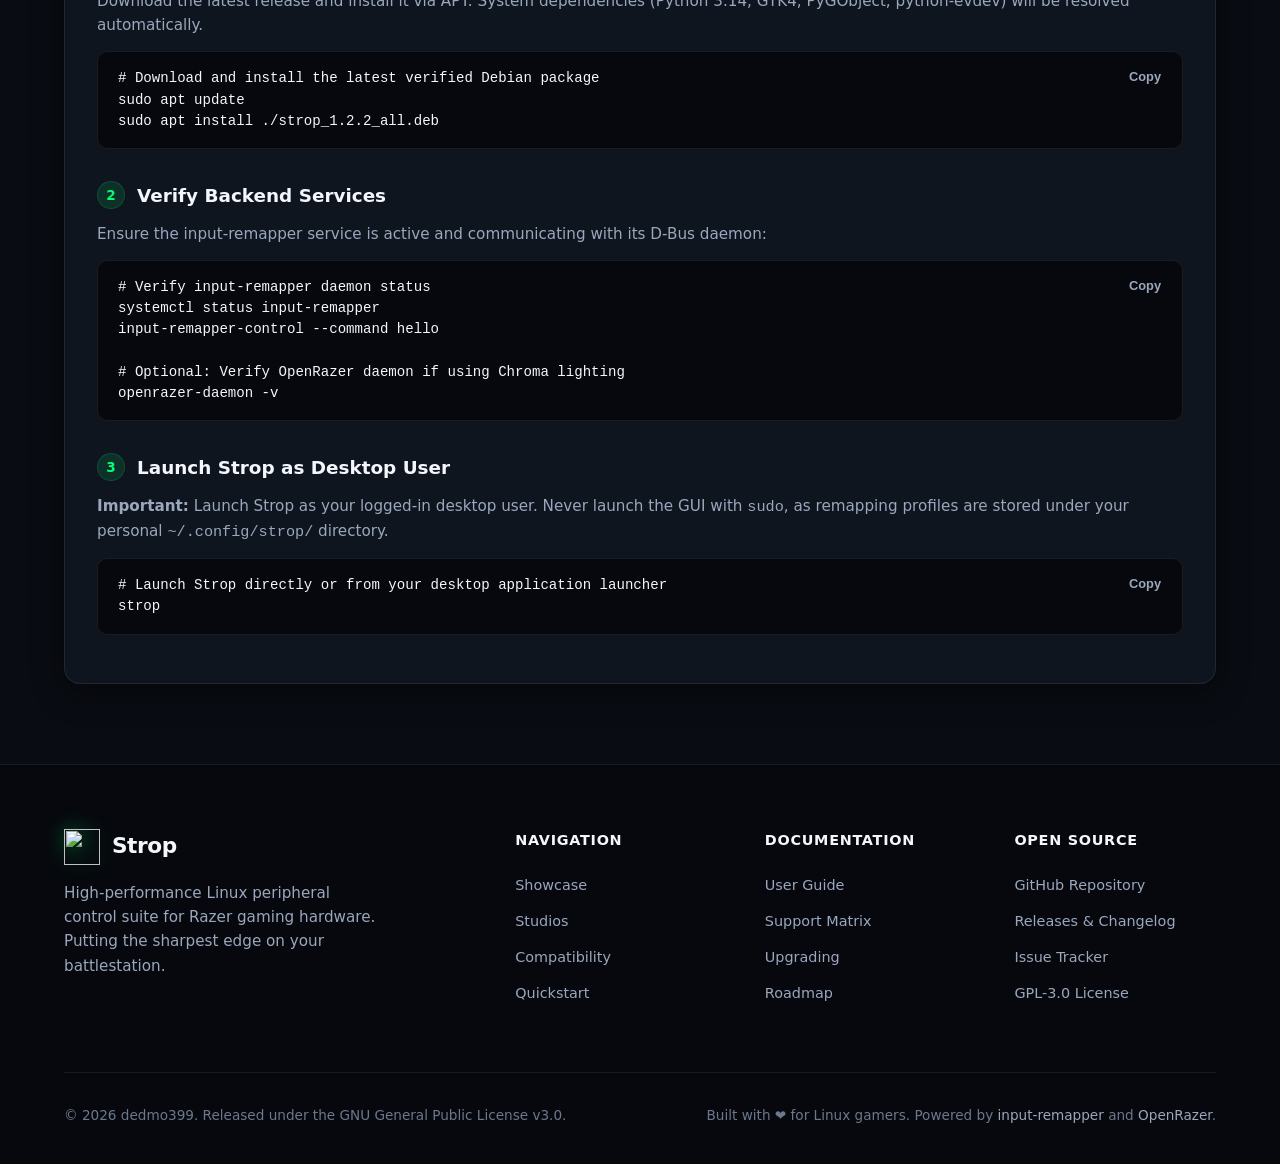
==== commit 74c6b71b: "Release Strop 1.2.2: repository hygiene, Pages asset staging, and CI hardening" ====
--- a/site/index.html
+++ b/site/index.html
@@ -34,7 +34,7 @@
         <img src="assets/strop_icon.png" alt="" class="brand-logo" width="36" height="36">
         <span class="brand-text">
           Strop
-          <span class="version-badge">v1.2.1</span>
+          <span class="version-badge">v1.2.2</span>
         </span>
       </a>
 
@@ -75,13 +75,13 @@
         </p>
 
         <div class="hero-actions">
-          <a href="https://github.com/dedmo399/strop/releases/download/v1.2.1/strop_1.2.1_all.deb" class="btn btn-primary" download>
+          <a href="https://github.com/dedmo399/strop/releases/download/v1.2.2/strop_1.2.2_all.deb" class="btn btn-primary" download>
             <svg width="20" height="20" viewBox="0 0 24 24" fill="none" stroke="currentColor" stroke-width="2.5" stroke-linecap="round" stroke-linejoin="round" aria-hidden="true">
               <path d="M21 15v4a2 2 0 0 1-2 2H5a2 2 0 0 1-2-2v-4"></path>
               <polyline points="7 10 12 15 17 10"></polyline>
               <line x1="12" y1="15" x2="12" y2="3"></line>
             </svg>
-            <span>Download .deb (v1.2.1)</span>
+            <span>Download .deb (v1.2.2)</span>
           </a>
 
           <a href="https://github.com/dedmo399/strop" class="btn btn-secondary" target="_blank" rel="noopener">
@@ -93,7 +93,7 @@
         <div class="hero-install-box">
           <div class="hero-install-code">
             <span class="hero-install-prompt">$</span>
-            <code id="hero-cmd">sudo apt install ./strop_1.2.1_all.deb</code>
+            <code id="hero-cmd">sudo apt install ./strop_1.2.2_all.deb</code>
           </div>
           <button type="button" class="btn-copy" data-copy-target="hero-cmd" aria-label="Copy install command to clipboard">
             <svg width="16" height="16" viewBox="0 0 24 24" fill="none" stroke="currentColor" stroke-width="2" stroke-linecap="round" stroke-linejoin="round" aria-hidden="true">
@@ -530,7 +530,7 @@
                 </button>
                 <pre><code id="cmd-deb"># Download and install the latest verified Debian package
 sudo apt update
-sudo apt install ./strop_1.2.1_all.deb</code></pre>
+sudo apt install ./strop_1.2.2_all.deb</code></pre>
               </div>
             </div>
 
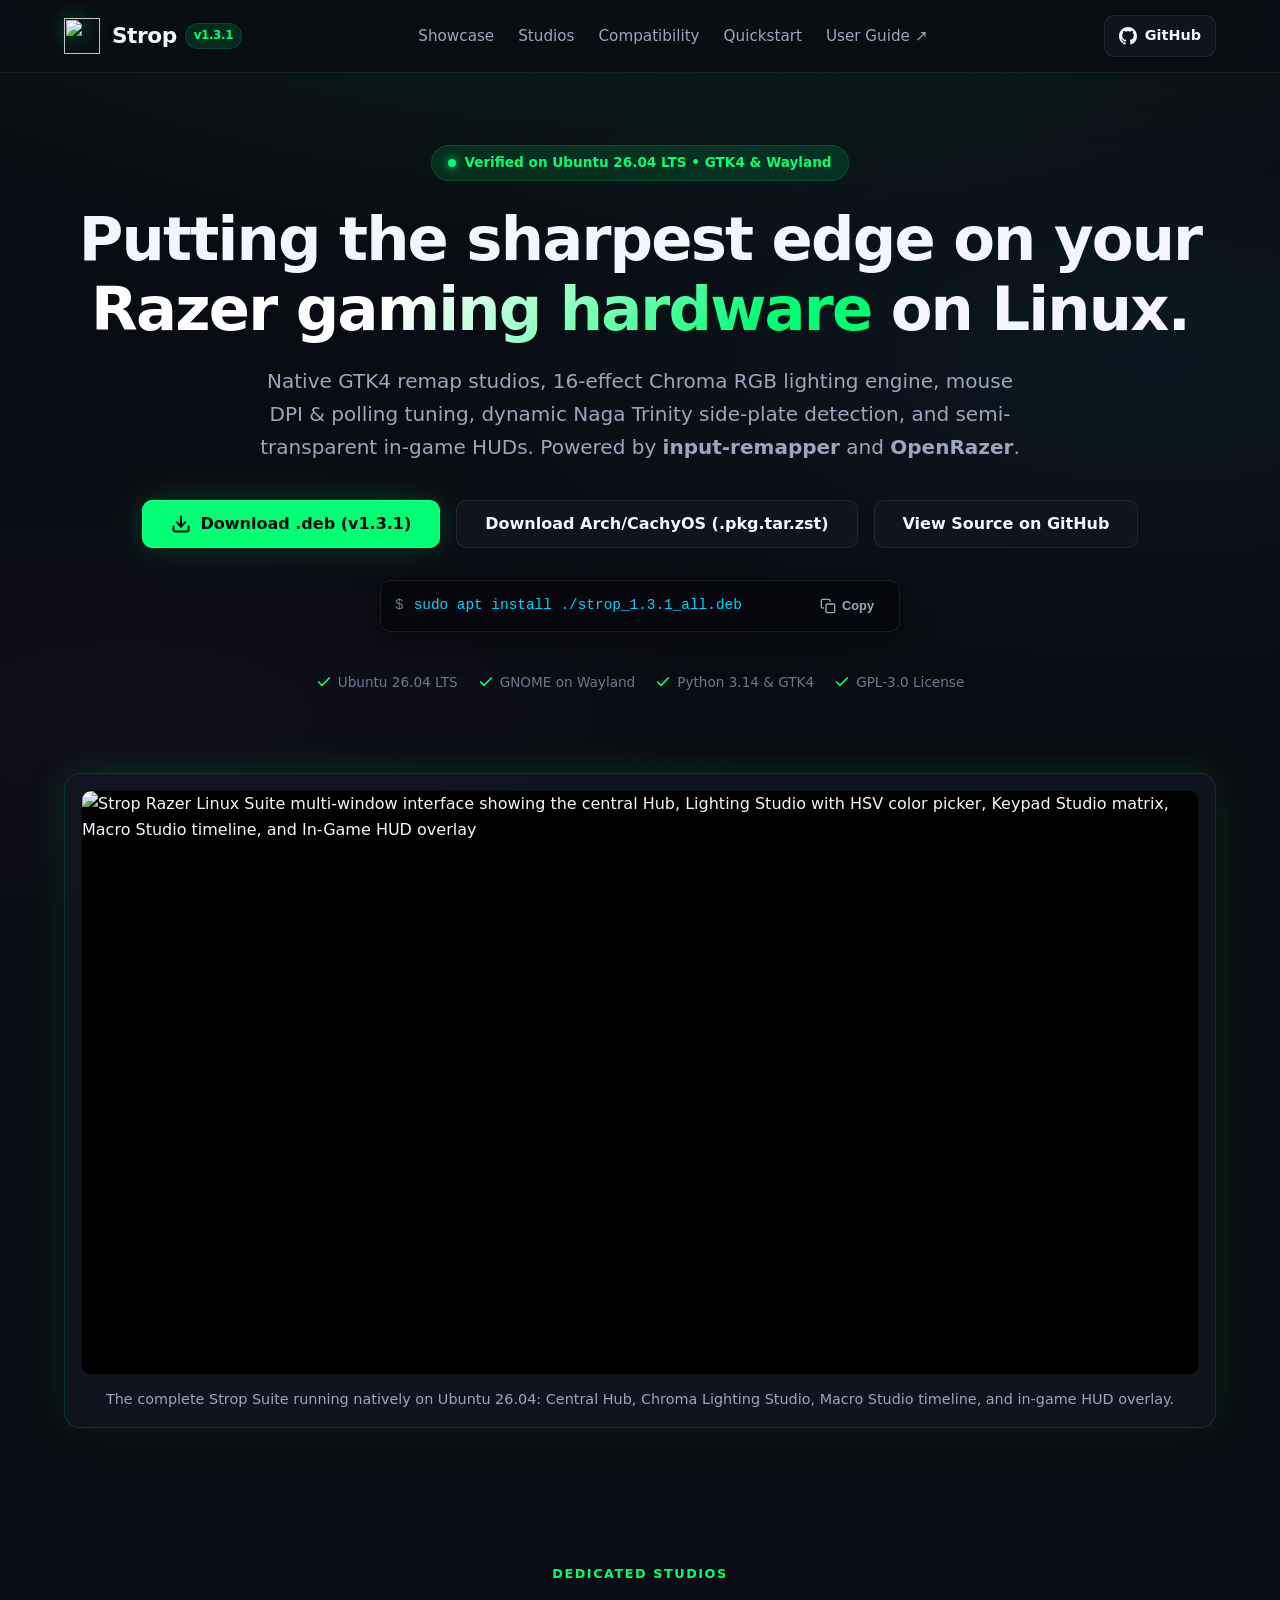
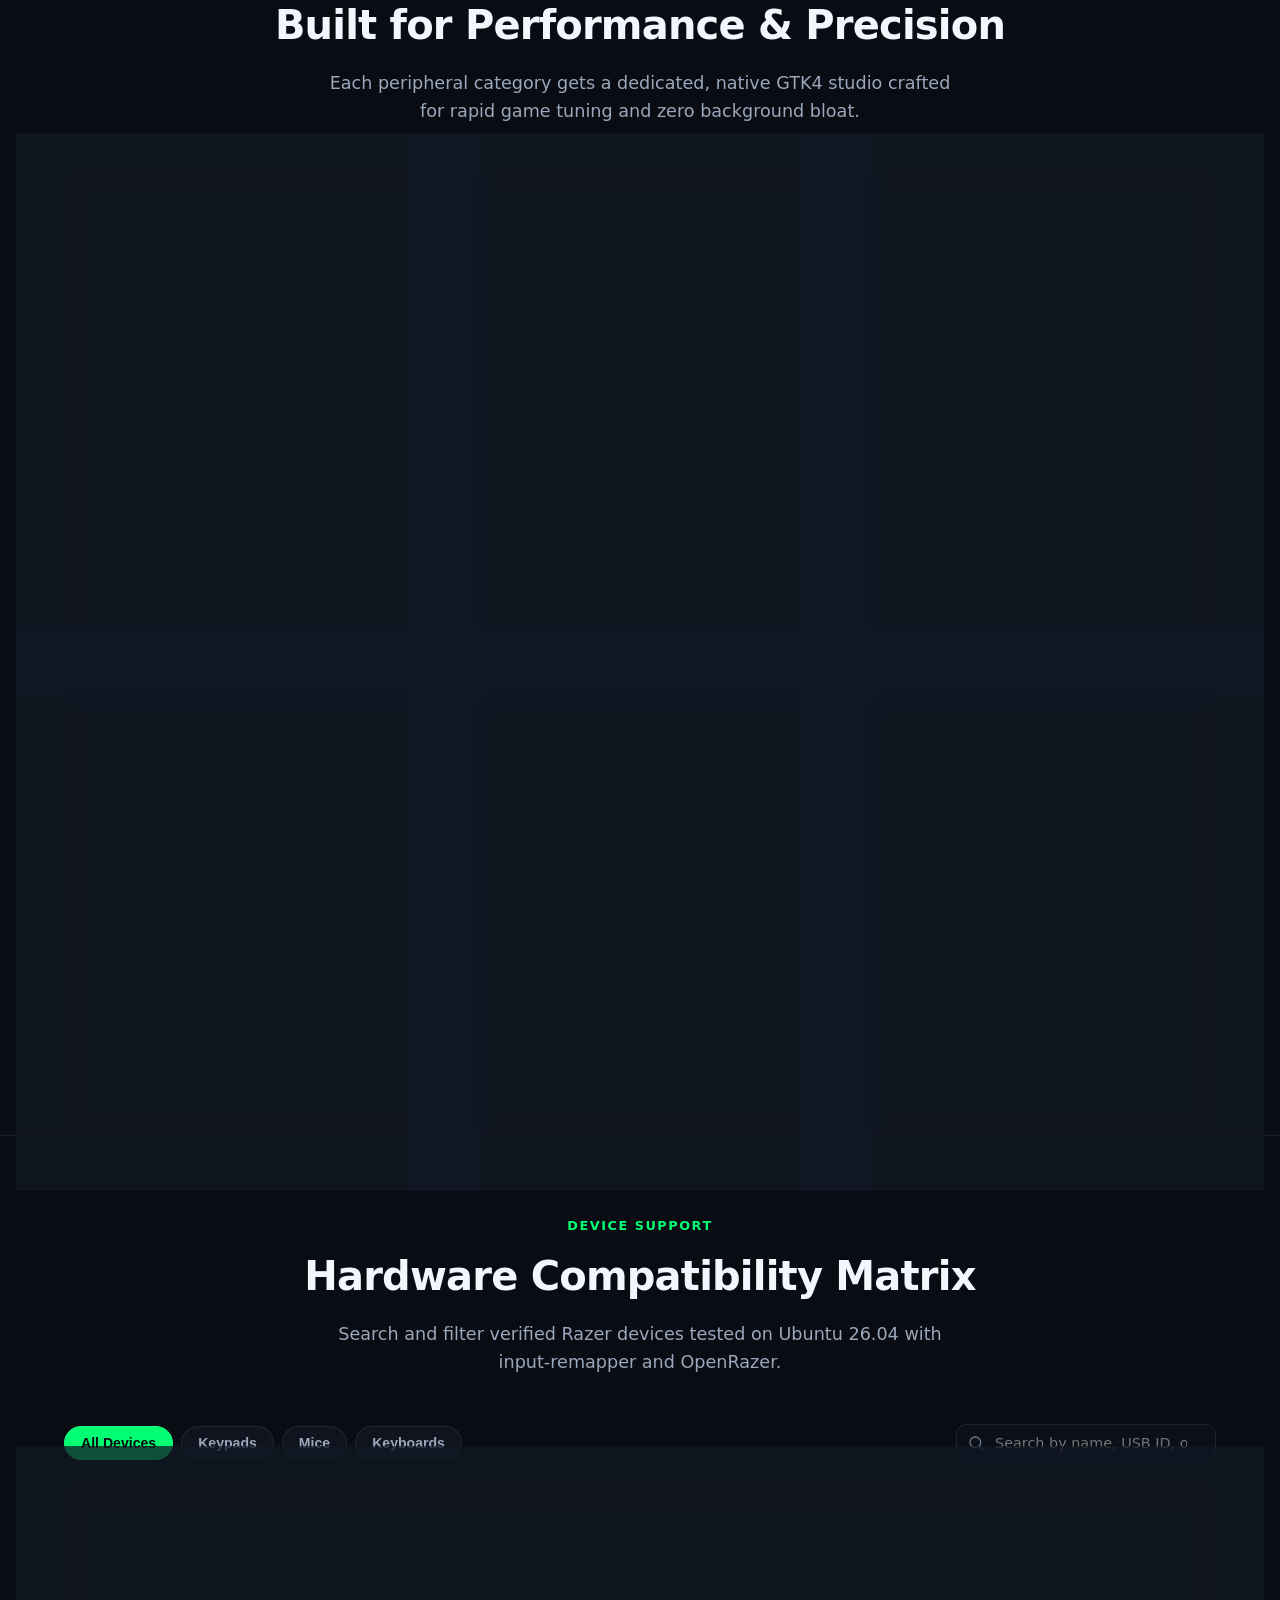
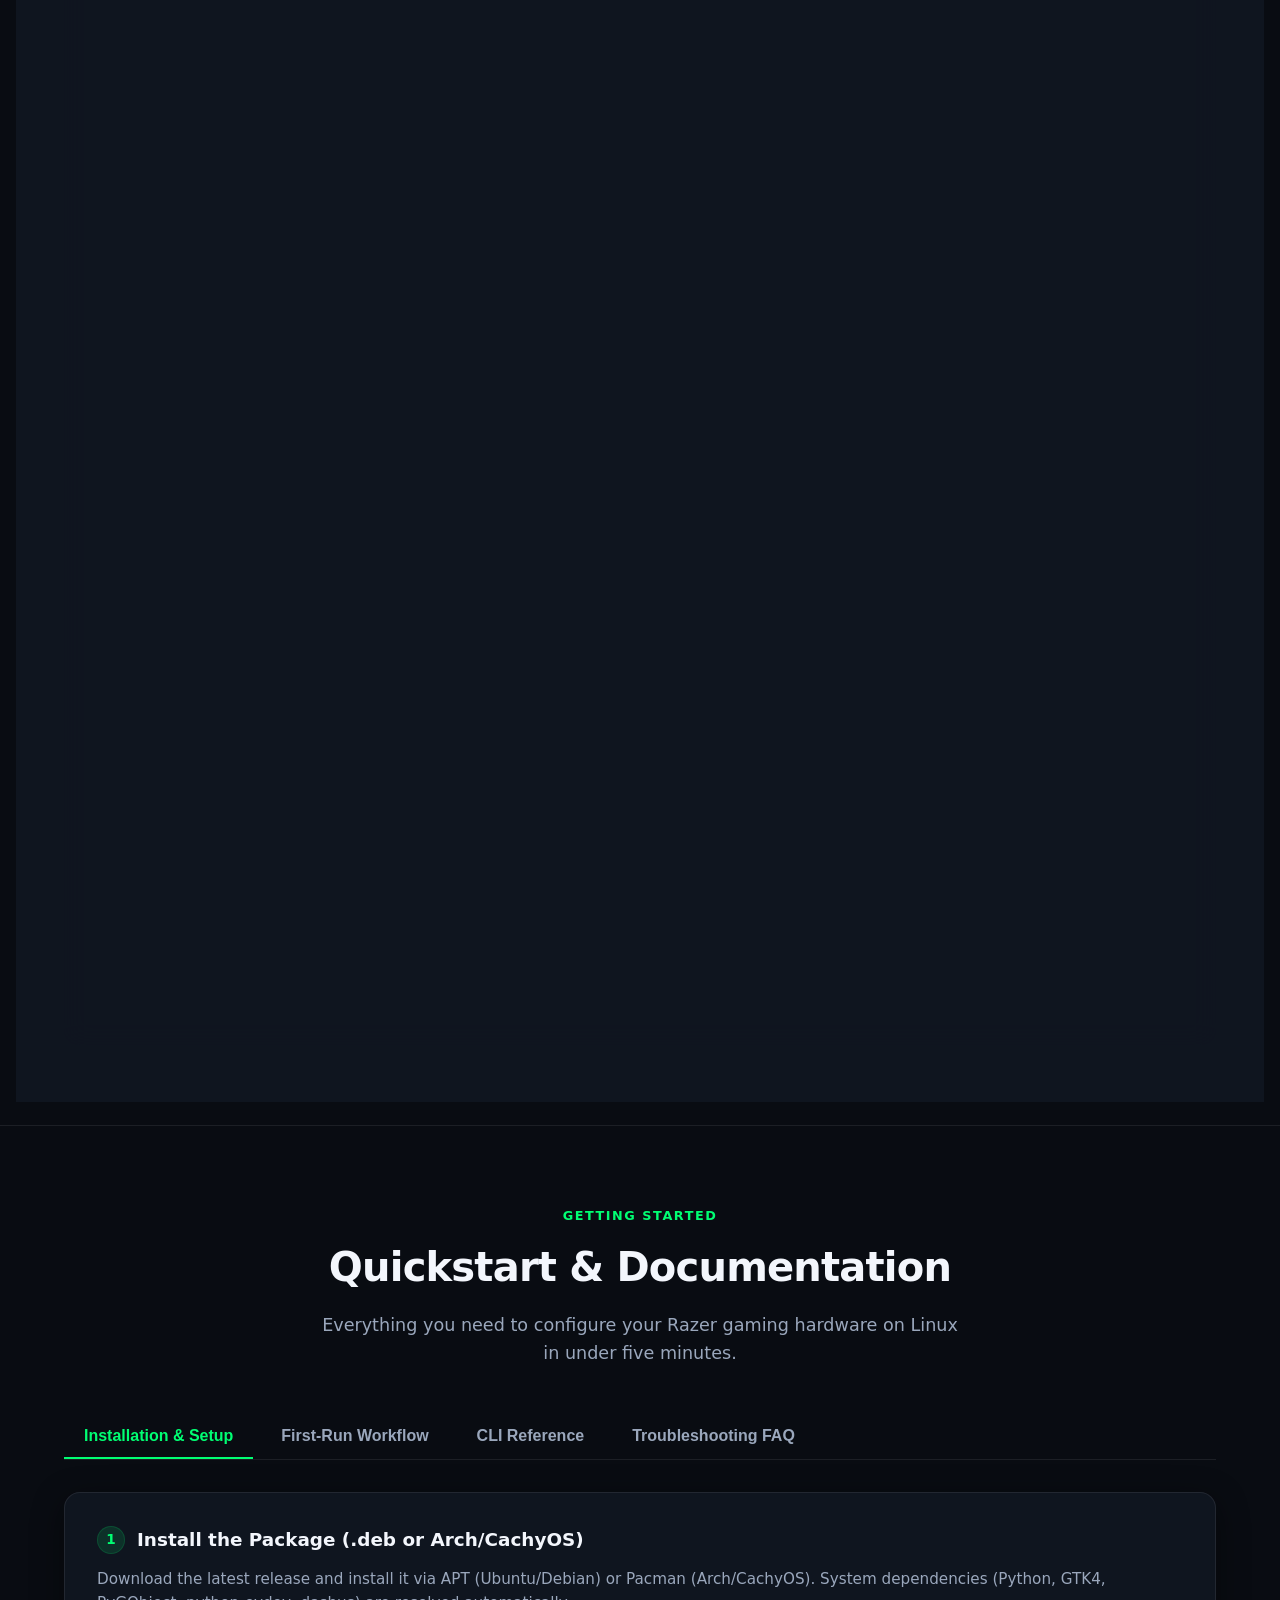
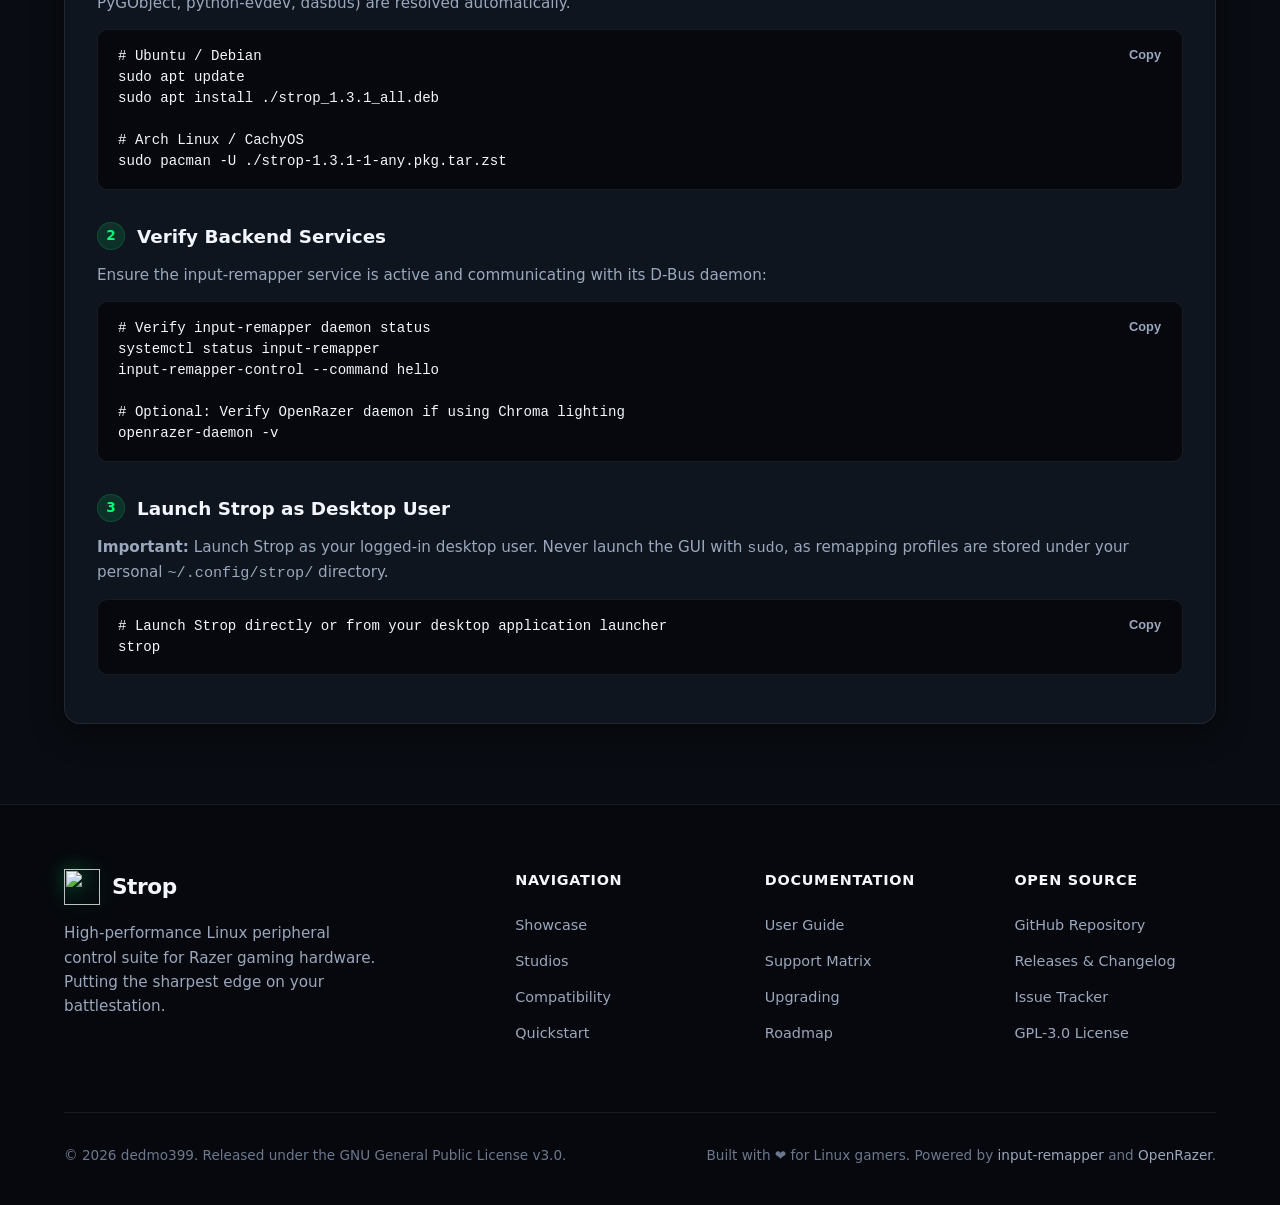
==== commit cc70b1bd: "Release Strop 1.3.1: code review fixes, HUD toolbar/status fixes, and Arch/CachyOS packaging" ====
--- a/site/index.html
+++ b/site/index.html
@@ -13,7 +13,7 @@
   <meta property="og:description" content="Native GTK4 remap studios, 16 Chroma RGB lighting effects, mouse DPI & polling, dynamic Naga Trinity plate detection, and in-game HUD overlays on Linux.">
   <meta property="og:type" content="website">
   <meta property="og:url" content="https://dedmo399.github.io/strop/">
-  <meta property="og:image" content="assets/screenshots/strop-suite.png">
+  <meta property="og:image" content="https://dedmo399.github.io/strop/assets/screenshots/strop-suite.png">
 
   <!-- Icons -->
   <link rel="icon" type="image/png" sizes="32x32" href="assets/icons/strop_32x32.png">
@@ -34,16 +34,18 @@
         <img src="assets/strop_icon.png" alt="" class="brand-logo" width="36" height="36">
         <span class="brand-text">
           Strop
-          <span class="version-badge">v1.2.2</span>
+          <span class="version-badge">v1.3.1</span>
         </span>
       </a>
 
-      <nav class="nav-links" aria-label="Main Navigation">
-        <li><a href="#showcase">Showcase</a></li>
-        <li><a href="#features">Studios</a></li>
-        <li><a href="#compatibility">Compatibility</a></li>
-        <li><a href="#quickstart">Quickstart</a></li>
-        <li><a href="https://github.com/dedmo399/strop/blob/main/docs/USER_GUIDE.md" target="_blank" rel="noopener">User Guide ↗</a></li>
+      <nav aria-label="Main Navigation">
+        <ul class="nav-links">
+          <li><a href="#showcase">Showcase</a></li>
+          <li><a href="#features">Studios</a></li>
+          <li><a href="#compatibility">Compatibility</a></li>
+          <li><a href="#quickstart">Quickstart</a></li>
+          <li><a href="https://github.com/dedmo399/strop/blob/main/docs/USER_GUIDE.md" target="_blank" rel="noopener">User Guide ↗</a></li>
+        </ul>
       </nav>
 
       <div class="nav-cta">
@@ -75,13 +77,17 @@
         </p>
 
         <div class="hero-actions">
-          <a href="https://github.com/dedmo399/strop/releases/download/v1.2.2/strop_1.2.2_all.deb" class="btn btn-primary" download>
+          <a href="https://github.com/dedmo399/strop/releases/download/v1.3.1/strop_1.3.1_all.deb" class="btn btn-primary" download>
             <svg width="20" height="20" viewBox="0 0 24 24" fill="none" stroke="currentColor" stroke-width="2.5" stroke-linecap="round" stroke-linejoin="round" aria-hidden="true">
               <path d="M21 15v4a2 2 0 0 1-2 2H5a2 2 0 0 1-2-2v-4"></path>
               <polyline points="7 10 12 15 17 10"></polyline>
               <line x1="12" y1="15" x2="12" y2="3"></line>
             </svg>
-            <span>Download .deb (v1.2.2)</span>
+            <span>Download .deb (v1.3.1)</span>
+          </a>
+
+          <a href="https://github.com/dedmo399/strop/releases/download/v1.3.1/strop-1.3.1-1-any.pkg.tar.zst" class="btn btn-secondary" download>
+            <span>Download Arch/CachyOS (.pkg.tar.zst)</span>
           </a>
 
           <a href="https://github.com/dedmo399/strop" class="btn btn-secondary" target="_blank" rel="noopener">
@@ -93,7 +99,7 @@
         <div class="hero-install-box">
           <div class="hero-install-code">
             <span class="hero-install-prompt">$</span>
-            <code id="hero-cmd">sudo apt install ./strop_1.2.2_all.deb</code>
+            <code id="hero-cmd">sudo apt install ./strop_1.3.1_all.deb</code>
           </div>
           <button type="button" class="btn-copy" data-copy-target="hero-cmd" aria-label="Copy install command to clipboard">
             <svg width="16" height="16" viewBox="0 0 24 24" fill="none" stroke="currentColor" stroke-width="2" stroke-linecap="round" stroke-linejoin="round" aria-hidden="true">
@@ -212,9 +218,9 @@
             </h3>
             <p class="feature-desc">Visual 20-key matrix configurator for Tartarus Pro, Tartarus V2, and fullsize keyboards like the BlackWidow V3 with digital media rollers.</p>
             <ul class="feature-list">
-              <li><svg width="14" height="14" viewBox="0 0 24 24" fill="none" stroke="currentColor" stroke-width="2.5"><polyline points="20 6 9 17 4 12"/></svg> 8-way thumb D-pad & analog stick emulation</li>
+              <li><svg width="14" height="14" viewBox="0 0 24 24" fill="none" stroke="currentColor" stroke-width="2.5"><polyline points="20 6 9 17 4 12"/></svg> 8-way thumb D-pad & WASD mapping</li>
               <li><svg width="14" height="14" viewBox="0 0 24 24" fill="none" stroke="currentColor" stroke-width="2.5"><polyline points="20 6 9 17 4 12"/></svg> Gamepad button mapping (South, East, Bumpers)</li>
-              <li><svg width="14" height="14" viewBox="0 0 24 24" fill="none" stroke="currentColor" stroke-width="2.5"><polyline points="20 6 9 17 4 12"/></svg> Live input capture and key swap mechanics</li>
+              <li><svg width="14" height="14" viewBox="0 0 24 24" fill="none" stroke="currentColor" stroke-width="2.5"><polyline points="20 6 9 17 4 12"/></svg> Live physical keystroke combo capture</li>
             </ul>
           </article>
 
@@ -227,10 +233,10 @@
               Macro Studio
               <span class="feature-badge">Sequence Timeline</span>
             </h3>
-            <p class="feature-desc">Visual macro sequence timeline builder with live recording, millisecond delays, turbo repeat loops, and input-remapper parser syntax validation.</p>
+            <p class="feature-desc">Visual macro sequence timeline editor with expression wizard, millisecond delays, repeat loops, and input-remapper parser syntax validation.</p>
             <ul class="feature-list">
               <li><svg width="14" height="14" viewBox="0 0 24 24" fill="none" stroke="currentColor" stroke-width="2.5"><polyline points="20 6 9 17 4 12"/></svg> Built-in gaming templates (Slide Attack, Dash)</li>
-              <li><svg width="14" height="14" viewBox="0 0 24 24" fill="none" stroke="currentColor" stroke-width="2.5"><polyline points="20 6 9 17 4 12"/></svg> Modifiers: wait(), key_down(), loop(xN)</li>
+              <li><svg width="14" height="14" viewBox="0 0 24 24" fill="none" stroke="currentColor" stroke-width="2.5"><polyline points="20 6 9 17 4 12"/></svg> Modifiers: wait(), key_down(), repeat(N, ...)</li>
               <li><svg width="14" height="14" viewBox="0 0 24 24" fill="none" stroke="currentColor" stroke-width="2.5"><polyline points="20 6 9 17 4 12"/></svg> Saved under ~/.config/strop/macros.json</li>
             </ul>
           </article>
@@ -246,9 +252,9 @@
             </h3>
             <p class="feature-desc">Frameless, semi-transparent floating heads-up display overlay showing active key mappings and gamepad badges directly over full-screen games.</p>
             <ul class="feature-list">
-              <li><svg width="14" height="14" viewBox="0 0 24 24" fill="none" stroke="currentColor" stroke-width="2.5"><polyline points="20 6 9 17 4 12"/></svg> Remembers position, opacity, & collapsed state</li>
+              <li><svg width="14" height="14" viewBox="0 0 24 24" fill="none" stroke="currentColor" stroke-width="2.5"><polyline points="20 6 9 17 4 12"/></svg> Retains opacity & collapsed state while hidden</li>
               <li><svg width="14" height="14" viewBox="0 0 24 24" fill="none" stroke="currentColor" stroke-width="2.5"><polyline points="20 6 9 17 4 12"/></svg> Color-coded badges for custom vs default binds</li>
-              <li><svg width="14" height="14" viewBox="0 0 24 24" fill="none" stroke="currentColor" stroke-width="2.5"><polyline points="20 6 9 17 4 12"/></svg> Standalone launcher via strop_hud.py</li>
+              <li><svg width="14" height="14" viewBox="0 0 24 24" fill="none" stroke="currentColor" stroke-width="2.5"><polyline points="20 6 9 17 4 12"/></svg> Standalone launcher via strop-hud</li>
             </ul>
           </article>
         </div>
@@ -361,7 +367,7 @@
                 </td>
                 <td>Keypad</td>
                 <td><code class="code-pill">1532:022b</code></td>
-                <td><span class="status-badge status-supported">Supported</span></td>
+                <td><span class="status-badge status-catalog">Catalog Layout</span></td>
                 <td>
                   <div class="capability-tags">
                     <span class="cap-tag">20-Key Matrix</span>
@@ -399,7 +405,7 @@
                 </td>
                 <td>Mouse</td>
                 <td><code class="code-pill">1532:0085</code></td>
-                <td><span class="status-badge status-supported">Supported</span></td>
+                <td><span class="status-badge status-catalog">Catalog Layout</span></td>
                 <td>
                   <div class="capability-tags">
                     <span class="cap-tag">Hypershift Paddle</span>
@@ -419,7 +425,7 @@
                 </td>
                 <td>Mouse</td>
                 <td><code class="code-pill">1532:007b</code></td>
-                <td><span class="status-badge status-supported">Supported</span></td>
+                <td><span class="status-badge status-catalog">Catalog Layout</span></td>
                 <td>
                   <div class="capability-tags">
                     <span class="cap-tag">Side Buttons</span>
@@ -438,7 +444,7 @@
                 </td>
                 <td>Mouse</td>
                 <td><code class="code-pill">1532:0078</code></td>
-                <td><span class="status-badge status-supported">Supported</span></td>
+                <td><span class="status-badge status-catalog">Catalog Layout</span></td>
                 <td>
                   <div class="capability-tags">
                     <span class="cap-tag">Dual Side Buttons</span>
@@ -457,7 +463,7 @@
                 </td>
                 <td>Keyboard</td>
                 <td><code class="code-pill">1532:0226</code></td>
-                <td><span class="status-badge status-supported">Supported</span></td>
+                <td><span class="status-badge status-catalog">Catalog Layout</span></td>
                 <td>
                   <div class="capability-tags">
                     <span class="cap-tag">Opto-Mechanical Matrix</span>
@@ -476,7 +482,7 @@
                 </td>
                 <td>Keyboard</td>
                 <td><code class="code-pill">1532:021e</code></td>
-                <td><span class="status-badge status-supported">Supported</span></td>
+                <td><span class="status-badge status-catalog">Catalog Layout</span></td>
                 <td>
                   <div class="capability-tags">
                     <span class="cap-tag">Standard Matrix</span>
@@ -521,16 +527,19 @@
             <div class="guide-step">
               <div class="step-header">
                 <span class="step-num">1</span>
-                <h3 class="step-title">Install the Debian Package</h3>
-              </div>
-              <p class="step-desc">Download the latest release and install it via APT. System dependencies (Python 3.14, GTK4, PyGObject, python-evdev) will be resolved automatically.</p>
+                <h3 class="step-title">Install the Package (.deb or Arch/CachyOS)</h3>
+              </div>
+              <p class="step-desc">Download the latest release and install it via APT (Ubuntu/Debian) or Pacman (Arch/CachyOS). System dependencies (Python, GTK4, PyGObject, python-evdev, dasbus) are resolved automatically.</p>
               <div class="code-block-wrapper">
                 <button type="button" class="btn-copy code-block-copy" data-copy-target="cmd-deb" aria-label="Copy installation command">
                   <span>Copy</span>
                 </button>
-                <pre><code id="cmd-deb"># Download and install the latest verified Debian package
+                <pre><code id="cmd-deb"># Ubuntu / Debian
 sudo apt update
-sudo apt install ./strop_1.2.2_all.deb</code></pre>
+sudo apt install ./strop_1.3.1_all.deb
+
+# Arch Linux / CachyOS
+sudo pacman -U ./strop-1.3.1-1-any.pkg.tar.zst</code></pre>
               </div>
             </div>
 
@@ -586,7 +595,7 @@
                 <span class="step-num">2</span>
                 <h3 class="step-title">Open Studio & Remap Inputs</h3>
               </div>
-              <p class="step-desc">Click <strong>Launch Keypad Studio</strong> or <strong>Launch Mouse Studio</strong>. Click any key on the visual matrix to set custom keystrokes, gamepad triggers, or custom macros from your library.</p>
+              <p class="step-desc">Click <strong>Launch Keypad Studio</strong> or <strong>Launch Mouse Studio</strong>. Click any key on the visual matrix to set custom keystrokes, gamepad buttons, or custom macros from your library.</p>
             </div>
 
             <div class="guide-step">
@@ -609,11 +618,13 @@
                 <span>Copy</span>
               </button>
               <pre><code id="cmd-cli-list">strop                 # Opens the central Hub and background system tray icon
-strop_hud.py          # Launches standalone In-Game HUD overlay for active device
-strop_lighting.py     # Launches standalone Chroma RGB Lighting Studio
-strop_macro.py        # Launches standalone Macro Studio sequence editor
-strop_keypad.py       # Launches standalone Keypad Studio matrix builder
-strop_mouse.py        # Launches standalone Mouse Studio with plate detection</code></pre>
+strop-hud             # Launches standalone In-Game HUD overlay for active device
+strop-lighting        # Launches standalone Chroma RGB Lighting Studio
+strop-macro           # Launches standalone Macro Studio sequence editor
+strop-keypad          # Launches standalone Keypad Studio matrix builder
+strop-keyboard        # Launches standalone Keyboard Studio matrix builder
+strop-mouse           # Launches standalone Mouse Studio with plate detection
+strop-studio          # Launches the studio matching --device="&lt;Name&gt;"</code></pre>
             </div>
           </div>
         </div>
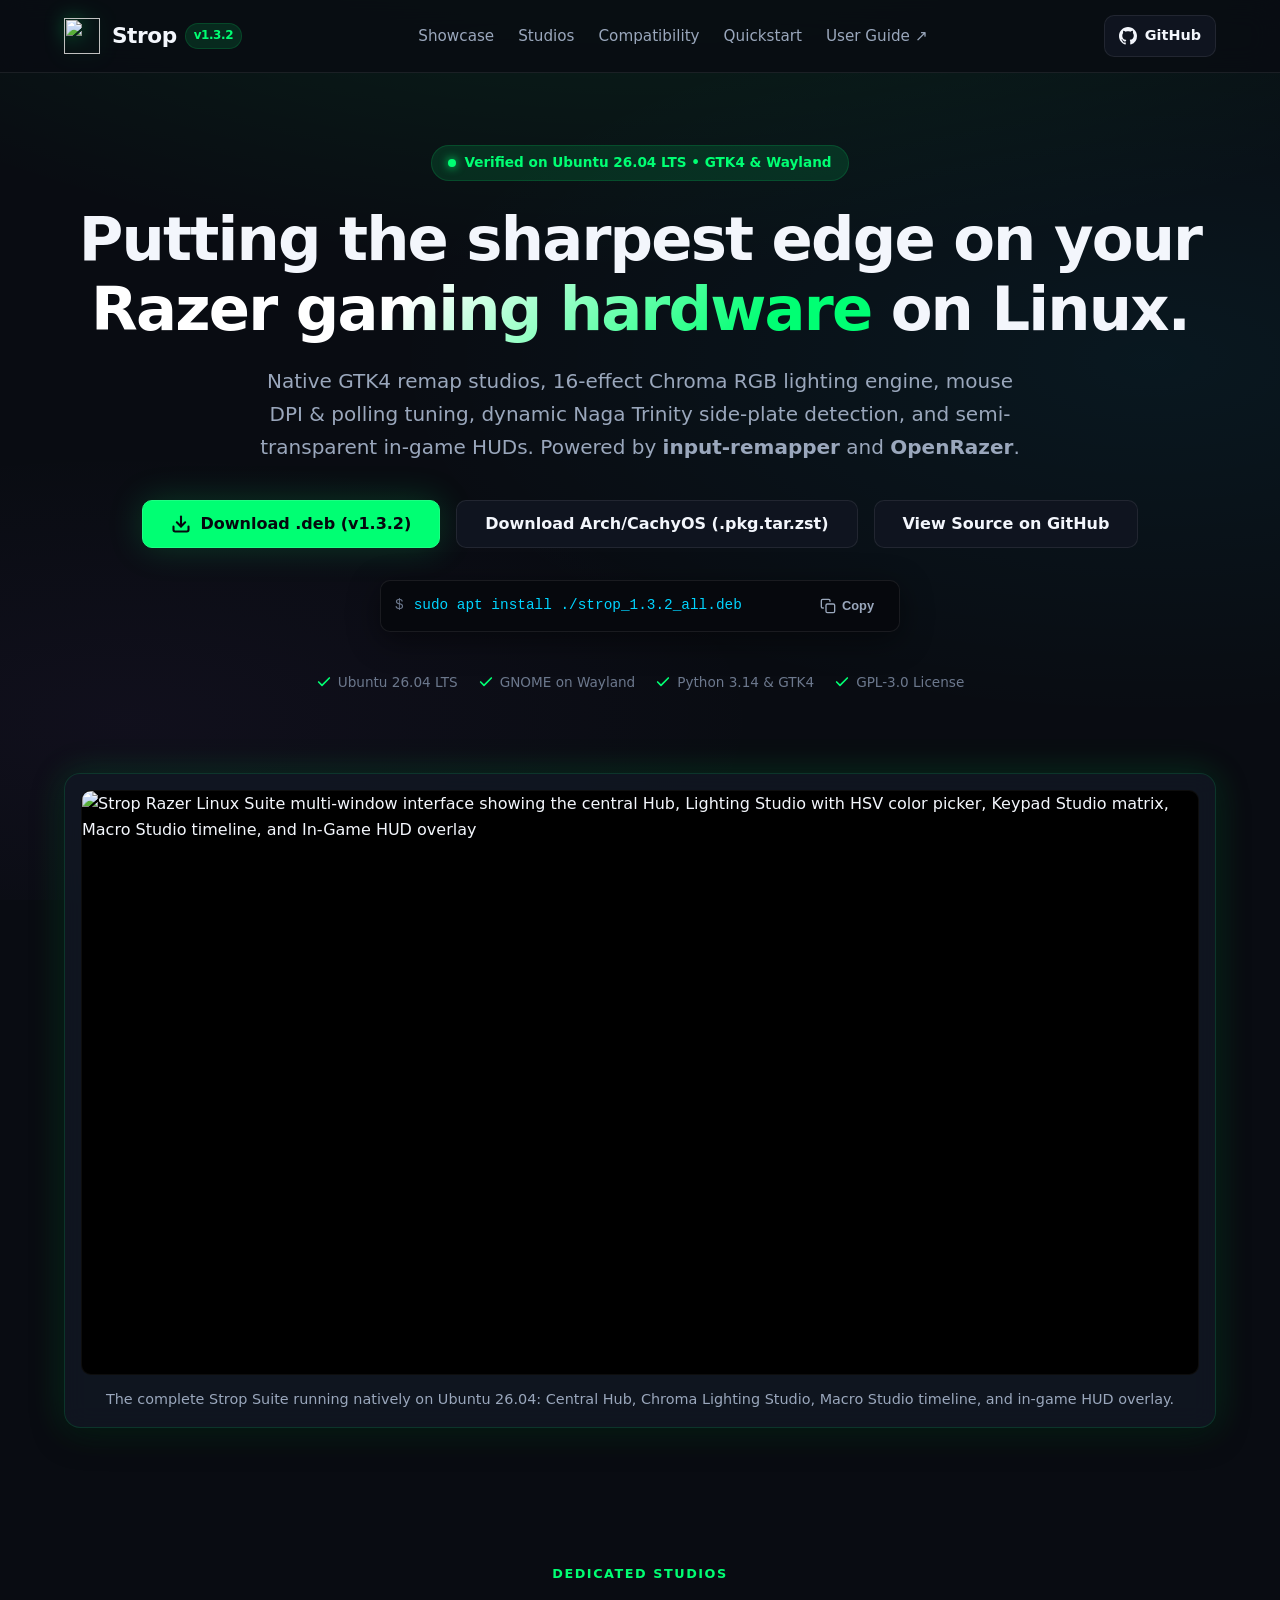
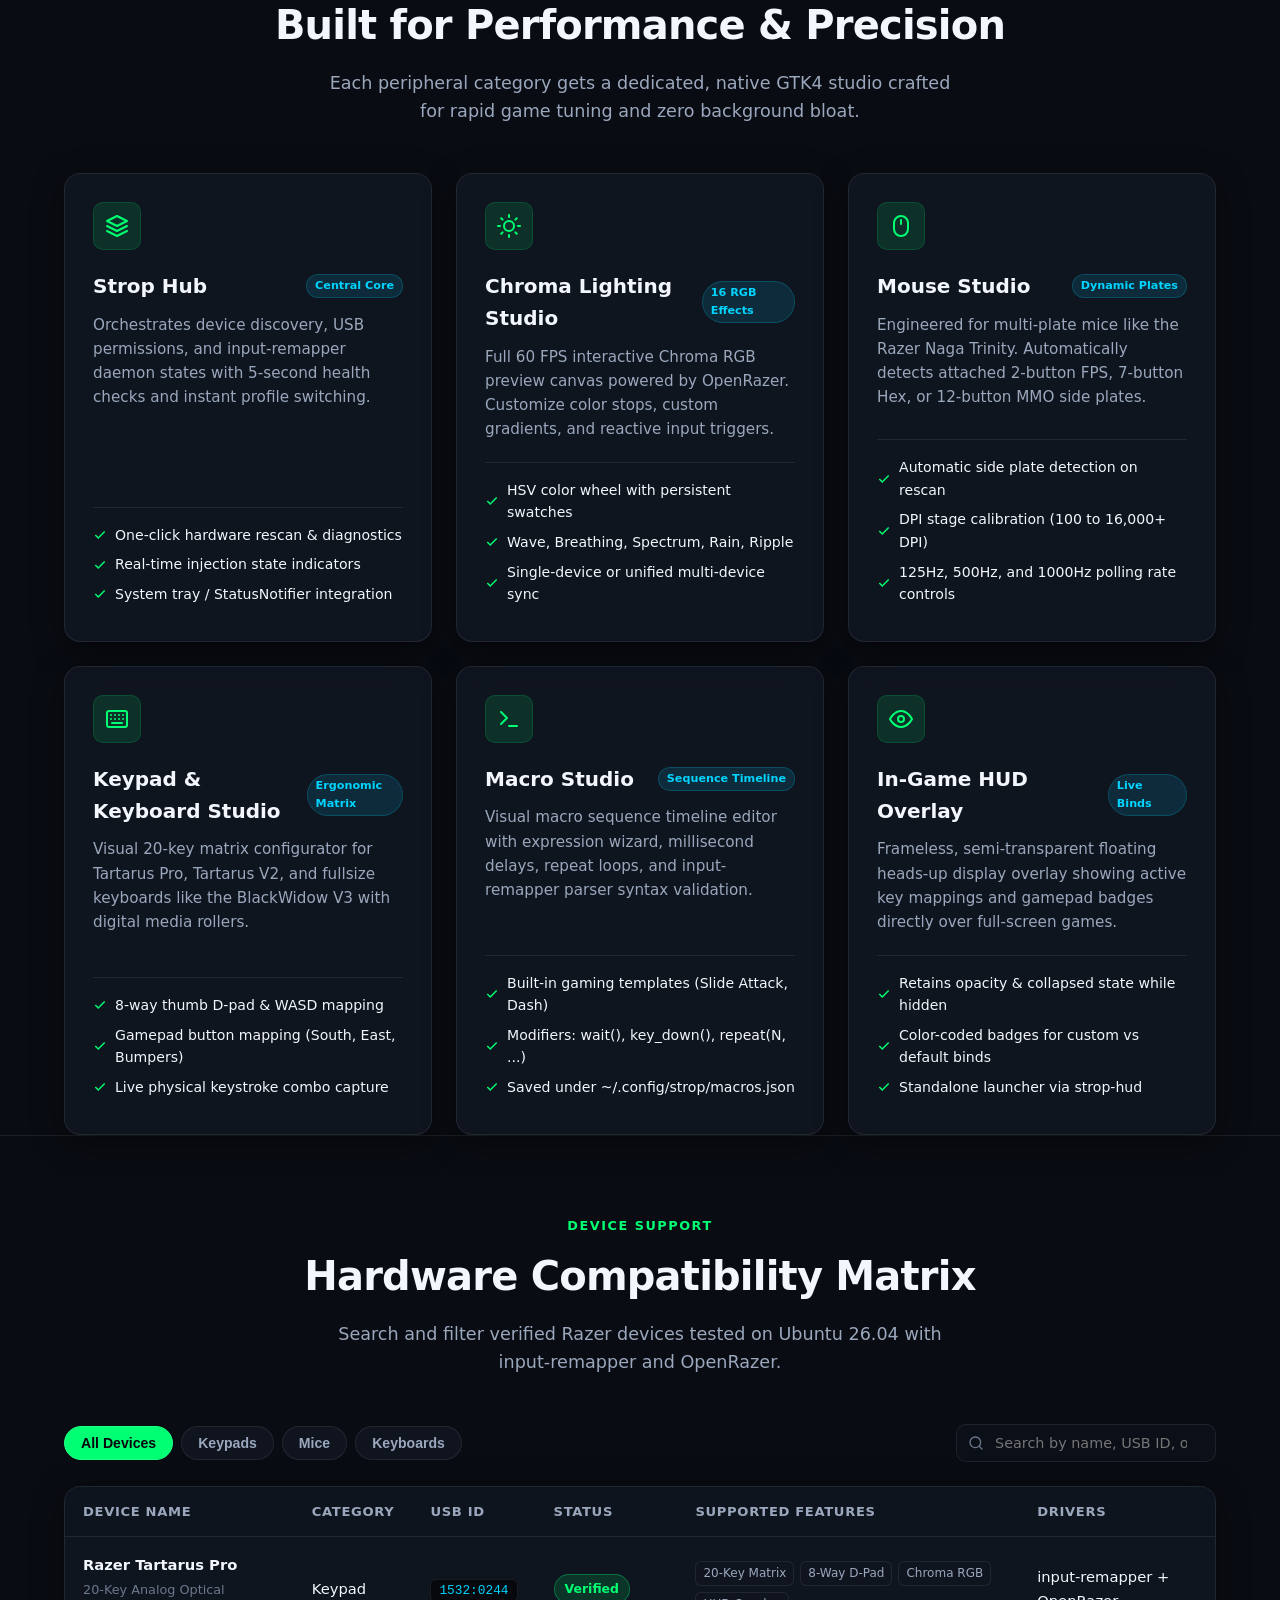
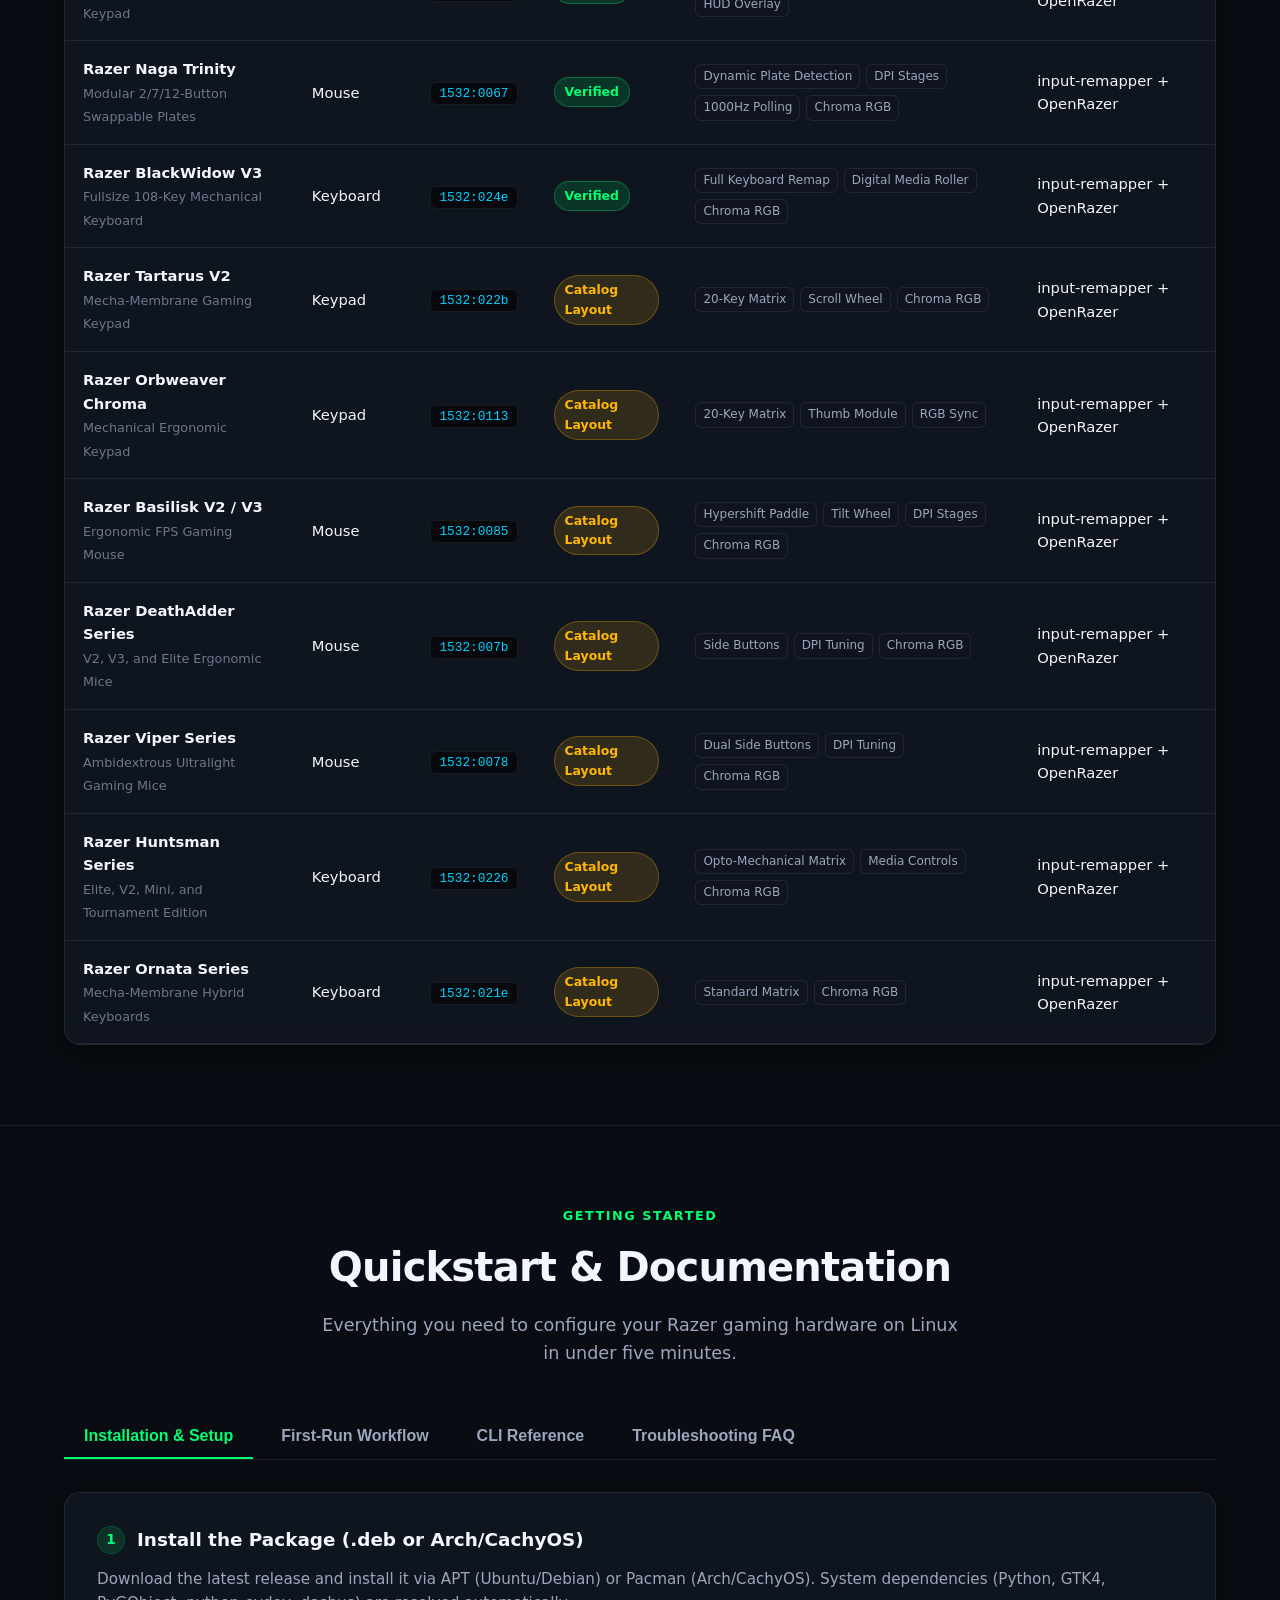
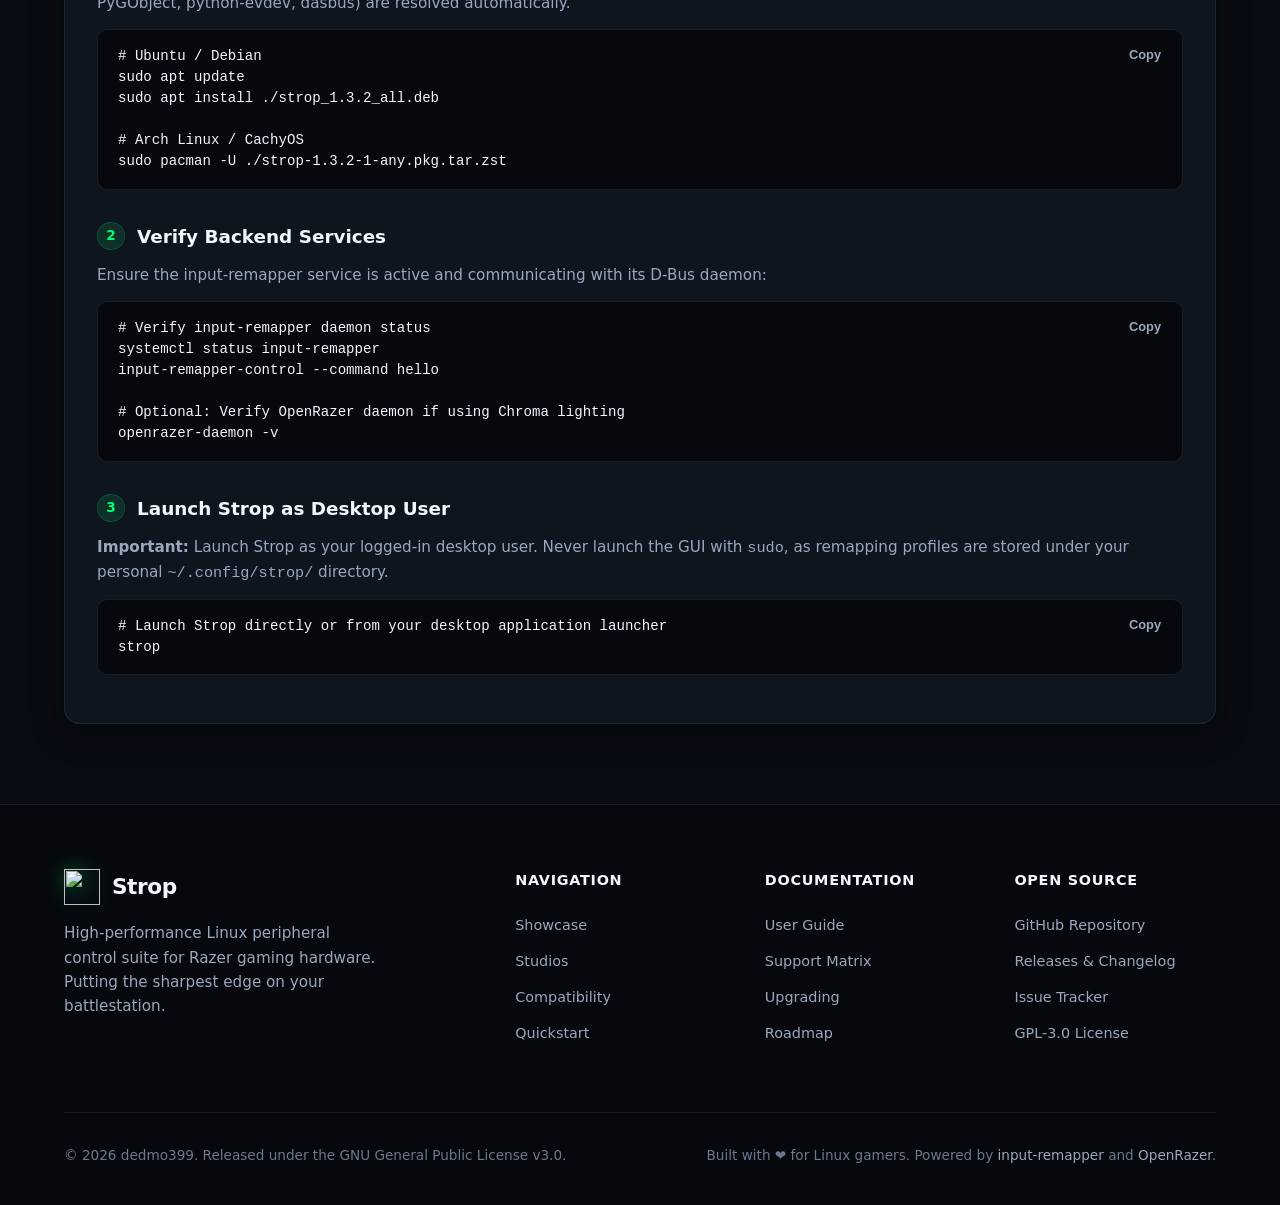
==== commit a0ec451b: "Release Strop 1.3.2: KDE Plasma Wayland/X11 integration" ====
--- a/site/index.html
+++ b/site/index.html
@@ -34,7 +34,7 @@
         <img src="assets/strop_icon.png" alt="" class="brand-logo" width="36" height="36">
         <span class="brand-text">
           Strop
-          <span class="version-badge">v1.3.1</span>
+          <span class="version-badge">v1.3.2</span>
         </span>
       </a>
 
@@ -77,16 +77,16 @@
         </p>
 
         <div class="hero-actions">
-          <a href="https://github.com/dedmo399/strop/releases/download/v1.3.1/strop_1.3.1_all.deb" class="btn btn-primary" download>
+          <a href="https://github.com/dedmo399/strop/releases/download/v1.3.2/strop_1.3.2_all.deb" class="btn btn-primary" download>
             <svg width="20" height="20" viewBox="0 0 24 24" fill="none" stroke="currentColor" stroke-width="2.5" stroke-linecap="round" stroke-linejoin="round" aria-hidden="true">
               <path d="M21 15v4a2 2 0 0 1-2 2H5a2 2 0 0 1-2-2v-4"></path>
               <polyline points="7 10 12 15 17 10"></polyline>
               <line x1="12" y1="15" x2="12" y2="3"></line>
             </svg>
-            <span>Download .deb (v1.3.1)</span>
+            <span>Download .deb (v1.3.2)</span>
           </a>
 
-          <a href="https://github.com/dedmo399/strop/releases/download/v1.3.1/strop-1.3.1-1-any.pkg.tar.zst" class="btn btn-secondary" download>
+          <a href="https://github.com/dedmo399/strop/releases/download/v1.3.2/strop-1.3.2-1-any.pkg.tar.zst" class="btn btn-secondary" download>
             <span>Download Arch/CachyOS (.pkg.tar.zst)</span>
           </a>
 
@@ -99,7 +99,7 @@
         <div class="hero-install-box">
           <div class="hero-install-code">
             <span class="hero-install-prompt">$</span>
-            <code id="hero-cmd">sudo apt install ./strop_1.3.1_all.deb</code>
+            <code id="hero-cmd">sudo apt install ./strop_1.3.2_all.deb</code>
           </div>
           <button type="button" class="btn-copy" data-copy-target="hero-cmd" aria-label="Copy install command to clipboard">
             <svg width="16" height="16" viewBox="0 0 24 24" fill="none" stroke="currentColor" stroke-width="2" stroke-linecap="round" stroke-linejoin="round" aria-hidden="true">
@@ -536,10 +536,10 @@
                 </button>
                 <pre><code id="cmd-deb"># Ubuntu / Debian
 sudo apt update
-sudo apt install ./strop_1.3.1_all.deb
+sudo apt install ./strop_1.3.2_all.deb
 
 # Arch Linux / CachyOS
-sudo pacman -U ./strop-1.3.1-1-any.pkg.tar.zst</code></pre>
+sudo pacman -U ./strop-1.3.2-1-any.pkg.tar.zst</code></pre>
               </div>
             </div>
 
